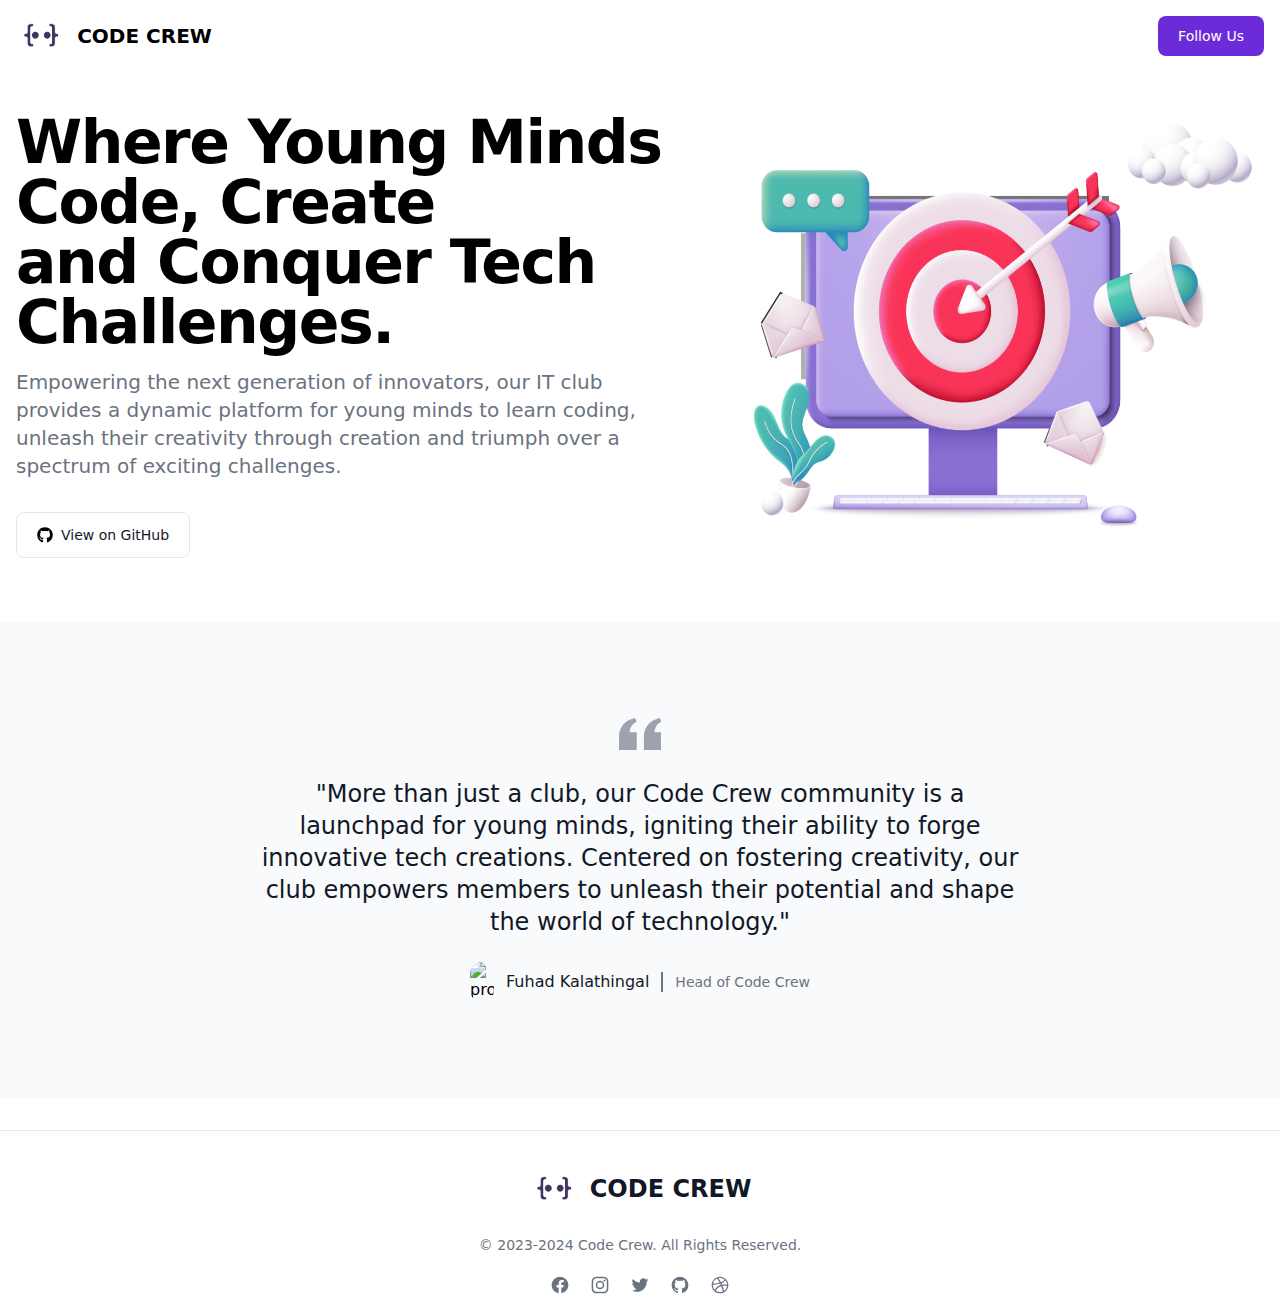
==== index.html @ 861903dc "initial update" ====
<!DOCTYPE html>
 <html lang="en">
<head>
    <link rel="canonical" href="https://https://demo.themesberg.com/landwind/" />
    <meta charset="UTF-8">
    <meta http-equiv="X-UA-Compatible" content="IE=edge">
    <meta name="viewport" content="width=device-width, initial-scale=1.0">
    <title>Code Crew</title>

    <!-- Meta SEO -->
    <meta name="title" content="Landwind - Tailwind CSS Landing Page">
    <meta name="description" content="Code Crew an IT club started by Qadisiya School to unleash student's potentials">
    <meta name="robots" content="index, follow">
    <meta http-equiv="Content-Type" content="text/html; charset=utf-8">
    <meta name="language" content="English">
    <meta name="author" content="Code Crew">

    <!-- Social media share -->
    <meta property="og:title" content="Code Crew">
    <meta property="og:site_name" content="Code Crew">
    <meta property="og:url" content=https://https://demo.themesberg.com/landwind/>
    <meta property="og:description" content="Code Crew an IT club started by Qadisiya School to unleash student's potentials">
    <meta property="og:type" content="Education">
    <meta property="og:image" content=https://themesberg.s3.us-east-2.amazonaws.com/public/github/landwind/og-image.png>

    <!-- Favicon -->
    <link rel="icon" type="image/png" href="/logo.png">
    <link rel="manifest" href="/site.webmanifest">
    <meta name="msapplication-TileColor" content="#da532c">
    <meta name="theme-color" content="#ffffff">
    <link href="./output.css" rel="stylesheet">
    <script async defer src="https://buttons.github.io/buttons.js"></script>
</head>
<body>
    <header class="fixed w-full">
        <nav class="bg-white border-gray-200 py-2.5 dark:bg-gray-900">
            <div class="flex flex-wrap items-center justify-between max-w-screen-xl px-4 mx-auto">
                <a href="#" class="flex items-center">
                    <img src="/logo.png" class="h-6 mr-3 sm:h-9" alt="Code Crew Logo" />
                    <span class="self-center text-xl font-semibold whitespace-nowrap dark:text-white">CODE CREW</span>
                </a>
                <div class="flex items-center lg:order-2">
                    <!--<div class="hidden mt-2 mr-4 sm:inline-block">
                        <a class="github-button" href="https://github.com/themesberg/landwind" data-size="large" data-icon="octicon-star" data-show-count="true" aria-label="Star themesberg/landwind on GitHub">Star</a>
                    </div>-->
                    <!-- <a href="#" class="text-gray-800 dark:text-white hover:bg-gray-50 focus:ring-4 focus:ring-gray-300 font-medium rounded-lg text-sm px-4 lg:px-5 py-2 lg:py-2.5 sm:mr-2 dark:hover:bg-gray-700 focus:outline-none dark:focus:ring-gray-800">Log in</a> -->
                    <a href="https://themesberg.com/product/tailwind-css/landing-page" class="text-white bg-purple-700 hover:bg-purple-800 focus:ring-4 focus:ring-purple-300 font-medium rounded-lg text-sm px-4 lg:px-5 py-2 lg:py-2.5 sm:mr-2 lg:mr-0 dark:bg-purple-600 dark:hover:bg-purple-700 focus:outline-none dark:focus:ring-purple-800">Follow Us</a>
                </div>
            </div>
        </nav>
    </header>

    <!-- Start block -->
    <section class="bg-white dark:bg-gray-900">
        <div class="grid max-w-screen-xl px-4 pt-20 pb-8 mx-auto lg:gap-8 xl:gap-0 lg:py-16 lg:grid-cols-12 lg:pt-28">
            <div class="mr-auto place-self-center lg:col-span-7">
                <h1 class="max-w-2xl mb-4 text-4xl font-extrabold leading-none tracking-tight md:text-5xl xl:text-6xl dark:text-white">Where Young Minds Code, Create <br>and Conquer Tech Challenges.</h1>
                <p class="max-w-2xl mb-6 font-light text-gray-500 lg:mb-8 md:text-lg lg:text-xl dark:text-gray-400">Empowering the next generation of innovators, our IT club provides a dynamic platform for young minds to learn coding, unleash their creativity through creation and triumph over a spectrum of exciting challenges.</p>
                <div class="space-y-4 sm:flex sm:space-y-0 sm:space-x-4">
                    <a href="https://github.com/themesberg/landwind" class="inline-flex items-center justify-center w-full px-5 py-3 text-sm font-medium text-center text-gray-900 border border-gray-200 rounded-lg sm:w-auto hover:bg-gray-100 focus:ring-4 focus:ring-gray-100 dark:text-white dark:border-gray-700 dark:hover:bg-gray-700 dark:focus:ring-gray-800">
                        <svg class="w-4 h-4 mr-2 text-gray-500 dark:text-gray-400" xmlns="http://www.w3.org/2000/svg" viewBox="0 0 496 512"><!-- Font Awesome Pro 5.15.4 by @fontawesome - https://fontawesome.com License - https://fontawesome.com/license (Commercial License) --><path d="M165.9 397.4c0 2-2.3 3.6-5.2 3.6-3.3.3-5.6-1.3-5.6-3.6 0-2 2.3-3.6 5.2-3.6 3-.3 5.6 1.3 5.6 3.6zm-31.1-4.5c-.7 2 1.3 4.3 4.3 4.9 2.6 1 5.6 0 6.2-2s-1.3-4.3-4.3-5.2c-2.6-.7-5.5.3-6.2 2.3zm44.2-1.7c-2.9.7-4.9 2.6-4.6 4.9.3 2 2.9 3.3 5.9 2.6 2.9-.7 4.9-2.6 4.6-4.6-.3-1.9-3-3.2-5.9-2.9zM244.8 8C106.1 8 0 113.3 0 252c0 110.9 69.8 205.8 169.5 239.2 12.8 2.3 17.3-5.6 17.3-12.1 0-6.2-.3-40.4-.3-61.4 0 0-70 15-84.7-29.8 0 0-11.4-29.1-27.8-36.6 0 0-22.9-15.7 1.6-15.4 0 0 24.9 2 38.6 25.8 21.9 38.6 58.6 27.5 72.9 20.9 2.3-16 8.8-27.1 16-33.7-55.9-6.2-112.3-14.3-112.3-110.5 0-27.5 7.6-41.3 23.6-58.9-2.6-6.5-11.1-33.3 2.6-67.9 20.9-6.5 69 27 69 27 20-5.6 41.5-8.5 62.8-8.5s42.8 2.9 62.8 8.5c0 0 48.1-33.6 69-27 13.7 34.7 5.2 61.4 2.6 67.9 16 17.7 25.8 31.5 25.8 58.9 0 96.5-58.9 104.2-114.8 110.5 9.2 7.9 17 22.9 17 46.4 0 33.7-.3 75.4-.3 83.6 0 6.5 4.6 14.4 17.3 12.1C428.2 457.8 496 362.9 496 252 496 113.3 383.5 8 244.8 8zM97.2 352.9c-1.3 1-1 3.3.7 5.2 1.6 1.6 3.9 2.3 5.2 1 1.3-1 1-3.3-.7-5.2-1.6-1.6-3.9-2.3-5.2-1zm-10.8-8.1c-.7 1.3.3 2.9 2.3 3.9 1.6 1 3.6.7 4.3-.7.7-1.3-.3-2.9-2.3-3.9-2-.6-3.6-.3-4.3.7zm32.4 35.6c-1.6 1.3-1 4.3 1.3 6.2 2.3 2.3 5.2 2.6 6.5 1 1.3-1.3.7-4.3-1.3-6.2-2.2-2.3-5.2-2.6-6.5-1zm-11.4-14.7c-1.6 1-1.6 3.6 0 5.9 1.6 2.3 4.3 3.3 5.6 2.3 1.6-1.3 1.6-3.9 0-6.2-1.4-2.3-4-3.3-5.6-2z"/></svg> View on GitHub
                    </a> 
                    <!--<a href="https://www.figma.com/community/file/1125744163617429490" class="inline-flex items-center justify-center w-full px-5 py-3 mb-2 mr-2 text-sm font-medium text-gray-900 bg-white border border-gray-200 rounded-lg sm:w-auto focus:outline-none hover:bg-gray-100 hover:text-blue-700 focus:z-10 focus:ring-4 focus:ring-gray-200 dark:focus:ring-gray-700 dark:bg-gray-800 dark:text-gray-400 dark:border-gray-600 dark:hover:text-white dark:hover:bg-gray-700">
                        <svg class="w-4 h-4 mr-2" id="Layer_1" xmlns="http://www.w3.org/2000/svg" viewBox="0 0 200 300" width="1667" height="2500"><style type="text/css">.st0{fill:#0acf83}.st1{fill:#a259ff}.st2{fill:#f24e1e}.st3{fill:#ff7262}.st4{fill:#1abcfe}</style><title>Figma.logo</title><desc>Created using Figma</desc><path id="path0_fill" class="st0" d="M50 300c27.6 0 50-22.4 50-50v-50H50c-27.6 0-50 22.4-50 50s22.4 50 50 50z"/><path id="path1_fill" class="st1" d="M0 150c0-27.6 22.4-50 50-50h50v100H50c-27.6 0-50-22.4-50-50z"/><path id="path1_fill_1_" class="st2" d="M0 50C0 22.4 22.4 0 50 0h50v100H50C22.4 100 0 77.6 0 50z"/><path id="path2_fill" class="st3" d="M100 0h50c27.6 0 50 22.4 50 50s-22.4 50-50 50h-50V0z"/><path id="path3_fill" class="st4" d="M200 150c0 27.6-22.4 50-50 50s-50-22.4-50-50 22.4-50 50-50 50 22.4 50 50z"/></svg>View on LinkedIn
                    </a>-->
                </div>
            </div>
            <div class="hidden lg:mt-0 lg:col-span-5 lg:flex">
                <img src="./images/hero.png" alt="hero image">
            </div>                
        </div>
    </section>
    <!-- End block -->
    <!-- Start block -->
    <section class="bg-gray-50 dark:bg-gray-800">
        <div class="max-w-screen-xl px-4 py-8 mx-auto text-center lg:py-24 lg:px-6">
            <figure class="max-w-screen-md mx-auto">
                <svg class="h-12 mx-auto mb-3 text-gray-400 dark:text-gray-600" viewBox="0 0 24 27" fill="none" xmlns="http://www.w3.org/2000/svg">
                    <path d="M14.017 18L14.017 10.609C14.017 4.905 17.748 1.039 23 0L23.995 2.151C21.563 3.068 20 5.789 20 8H24V18H14.017ZM0 18V10.609C0 4.905 3.748 1.038 9 0L9.996 2.151C7.563 3.068 6 5.789 6 8H9.983L9.983 18L0 18Z" fill="currentColor"/>
                </svg> 
                <blockquote>
                    <p class="text-xl font-medium text-gray-900 md:text-2xl dark:text-white">"More than just a club, our Code Crew community is a launchpad for young minds, igniting their ability to forge innovative tech creations. Centered on fostering creativity, our club empowers members to unleash their potential and shape the world of technology."</p>
                </blockquote>
                <figcaption class="flex items-center justify-center mt-6 space-x-3">
                    <img class="w-6 h-6 rounded-full" src="https://media.licdn.com/dms/image/D5603AQFsVJPFxDX2NQ/profile-displayphoto-shrink_800_800/0/1684233674408?e=2147483647&v=beta&t=GtrTn8X9ndcA4NSSjdriAwplFq_eESup-FooMJSS_U4" alt="profile picture">
                    <div class="flex items-center divide-x-2 divide-gray-500 dark:divide-gray-700">
                        <div class="pr-3 font-medium text-gray-900 dark:text-white">Fuhad Kalathingal</div>
                        <div class="pl-3 text-sm font-light text-gray-500 dark:text-gray-400">Head of Code Crew</div>
                    </div>
                </figcaption>
            </figure>
        </div>
      </section>
    <!-- End block -->
    <!-- Start block 
    <section class="bg-white dark:bg-gray-900">
        <div class="max-w-screen-xl px-4 pb-8 mx-auto lg:pb-24 lg:px-6 ">
            <h2 class="mb-6 text-3xl font-extrabold tracking-tight text-center text-gray-900 lg:mb-8 lg:text-3xl dark:text-white">Frequently asked questions</h2>
            <div class="max-w-screen-md mx-auto">
                <div id="accordion-flush" data-accordion="collapse" data-active-classes="bg-white dark:bg-gray-900 text-gray-900 dark:text-white" data-inactive-classes="text-gray-500 dark:text-gray-400">
                    <h3 id="accordion-flush-heading-1">
                        <button type="button" class="flex items-center justify-between w-full py-5 font-medium text-left text-gray-900 bg-white border-b border-gray-200 dark:border-gray-700 dark:bg-gray-900 dark:text-white" data-accordion-target="#accordion-flush-body-1" aria-expanded="true" aria-controls="accordion-flush-body-1">
                            <span>Can I use Landwind in open-source projects?</span>
                            <svg data-accordion-icon="" class="w-6 h-6 rotate-180 shrink-0" fill="currentColor" viewBox="0 0 20 20" xmlns="http://www.w3.org/2000/svg"><path fill-rule="evenodd" d="M5.293 7.293a1 1 0 011.414 0L10 10.586l3.293-3.293a1 1 0 111.414 1.414l-4 4a1 1 0 01-1.414 0l-4-4a1 1 0 010-1.414z" clip-rule="evenodd"></path></svg>
                        </button>
                    </h3>
                    <div id="accordion-flush-body-1" class="" aria-labelledby="accordion-flush-heading-1">
                        <div class="py-5 border-b border-gray-200 dark:border-gray-700">
                            <p class="mb-2 text-gray-500 dark:text-gray-400">Landwind is an open-source library of interactive components built on top of Tailwind CSS including buttons, dropdowns, modals, navbars, and more.</p>
                            <p class="text-gray-500 dark:text-gray-400">Check out this guide to learn how to <a href="#" class="text-purple-600 dark:text-purple-500 hover:underline">get started</a> and start developing websites even faster with components on top of Tailwind CSS.</p>
                        </div>
                    </div>
                    <h3 id="accordion-flush-heading-2">
                        <button type="button" class="flex items-center justify-between w-full py-5 font-medium text-left text-gray-500 border-b border-gray-200 dark:border-gray-700 dark:text-gray-400" data-accordion-target="#accordion-flush-body-2" aria-expanded="false" aria-controls="accordion-flush-body-2">
                            <span>Is there a Figma file available?</span>
                            <svg data-accordion-icon="" class="w-6 h-6 shrink-0" fill="currentColor" viewBox="0 0 20 20" xmlns="http://www.w3.org/2000/svg"><path fill-rule="evenodd" d="M5.293 7.293a1 1 0 011.414 0L10 10.586l3.293-3.293a1 1 0 111.414 1.414l-4 4a1 1 0 01-1.414 0l-4-4a1 1 0 010-1.414z" clip-rule="evenodd"></path></svg>
                        </button>
                    </h3>
                    <div id="accordion-flush-body-2" class="hidden" aria-labelledby="accordion-flush-heading-2">
                        <div class="py-5 border-b border-gray-200 dark:border-gray-700">
                            <p class="mb-2 text-gray-500 dark:text-gray-400">Landwind is first conceptualized and designed using the Figma software so everything you see in the library has a design equivalent in our Figma file.</p>
                            <p class="text-gray-500 dark:text-gray-400">Check out the <a href="#" class="text-purple-600 dark:text-purple-500 hover:underline">Figma design system</a> based on the utility classes from Tailwind CSS and components from Landwind.</p>
                        </div>
                    </div>
                    <h3 id="accordion-flush-heading-3">
                        <button type="button" class="flex items-center justify-between w-full py-5 font-medium text-left text-gray-500 border-b border-gray-200 dark:border-gray-700 dark:text-gray-400" data-accordion-target="#accordion-flush-body-3" aria-expanded="false" aria-controls="accordion-flush-body-3">
                            <span>What are the differences between Landwind and Tailwind UI?</span>
                            <svg data-accordion-icon="" class="w-6 h-6 shrink-0" fill="currentColor" viewBox="0 0 20 20" xmlns="http://www.w3.org/2000/svg"><path fill-rule="evenodd" d="M5.293 7.293a1 1 0 011.414 0L10 10.586l3.293-3.293a1 1 0 111.414 1.414l-4 4a1 1 0 01-1.414 0l-4-4a1 1 0 010-1.414z" clip-rule="evenodd"></path></svg>
                        </button>
                    </h3>
                    <div id="accordion-flush-body-3" class="hidden" aria-labelledby="accordion-flush-heading-3">
                        <div class="py-5 border-b border-gray-200 dark:border-gray-700">
                            <p class="mb-2 text-gray-500 dark:text-gray-400">The main difference is that the core components from Landwind are open source under the MIT license, whereas Tailwind UI is a paid product. Another difference is that Landwind relies on smaller and standalone components, whereas Tailwind UI offers sections of pages.</p>
                            <p class="mb-2 text-gray-500 dark:text-gray-400">However, we actually recommend using both Landwind, Landwind Pro, and even Tailwind UI as there is no technical reason stopping you from using the best of two worlds.</p>
                            <p class="mb-2 text-gray-500 dark:text-gray-400">Learn more about these technologies:</p>
                            <ul class="pl-5 text-gray-500 list-disc dark:text-gray-400">
                                <li><a href="#" class="text-purple-600 dark:text-purple-500 hover:underline">Landwind Pro</a></li>
                                <li><a href="#" class="text-purple-600 dark:text-purple-500 hover:underline">Tailwind UI</a></li>
                            </ul>
                        </div>
                    </div>
                    <h3 id="accordion-flush-heading-4">
                        <button type="button" class="flex items-center justify-between w-full py-5 font-medium text-left text-gray-500 border-b border-gray-200 dark:border-gray-700 dark:text-gray-400" data-accordion-target="#accordion-flush-body-4" aria-expanded="false" aria-controls="accordion-flush-body-4">
                            <span>What about browser support?</span>
                            <svg data-accordion-icon="" class="w-6 h-6 shrink-0" fill="currentColor" viewBox="0 0 20 20" xmlns="http://www.w3.org/2000/svg"><path fill-rule="evenodd" d="M5.293 7.293a1 1 0 011.414 0L10 10.586l3.293-3.293a1 1 0 111.414 1.414l-4 4a1 1 0 01-1.414 0l-4-4a1 1 0 010-1.414z" clip-rule="evenodd"></path></svg>
                        </button>
                    </h3>
                    <div id="accordion-flush-body-4" class="hidden" aria-labelledby="accordion-flush-heading-4">
                        <div class="py-5 border-b border-gray-200 dark:border-gray-700">
                            <p class="mb-2 text-gray-500 dark:text-gray-400">The main difference is that the core components from Landwind are open source under the MIT license, whereas Tailwind UI is a paid product. Another difference is that Landwind relies on smaller and standalone components, whereas Tailwind UI offers sections of pages.</p>
                            <p class="mb-2 text-gray-500 dark:text-gray-400">However, we actually recommend using both Landwind, Landwind Pro, and even Tailwind UI as there is no technical reason stopping you from using the best of two worlds.</p>
                            <p class="mb-2 text-gray-500 dark:text-gray-400">Learn more about these technologies:</p>
                            <ul class="pl-5 text-gray-500 list-disc dark:text-gray-400">
                                <li><a href="#" class="text-purple-600 dark:text-purple-500 hover:underline">Landwind Pro</a></li>
                                <li><a href="#" class="text-purple-600 dark:text-purple-500 hover:underline">Tailwind UI</a></li>
                            </ul>
                        </div>
                    </div>
                </div> 
            </div>               
        </div>
    </section>
     End block -->
    <footer class="bg-white dark:bg-gray-800">
            <hr class="my-6 border-gray-200 sm:mx-auto dark:border-gray-700 lg:my-8">
            <div class="text-center">
                <a href="#" class="flex items-center justify-center mb-5 text-2xl font-semibold text-gray-900 dark:text-white">
                    <img src="/logo.png" class="h-6 mr-3 sm:h-9" alt="Code Crew Logo" />
                    CODE CREW  
                </a>
                <span class="block text-sm text-center text-gray-500 dark:text-gray-400">© 2023-2024 Code Crew. All Rights Reserved.</a>
                </span>
                <ul class="flex justify-center mt-5 space-x-5">
                    <li>
                        <a href="#" class="text-gray-500 hover:text-gray-900 dark:hover:text-white dark:text-gray-400">
                            <svg class="w-5 h-5" fill="currentColor" viewBox="0 0 24 24" aria-hidden="true"><path fill-rule="evenodd" d="M22 12c0-5.523-4.477-10-10-10S2 6.477 2 12c0 4.991 3.657 9.128 8.438 9.878v-6.987h-2.54V12h2.54V9.797c0-2.506 1.492-3.89 3.777-3.89 1.094 0 2.238.195 2.238.195v2.46h-1.26c-1.243 0-1.63.771-1.63 1.562V12h2.773l-.443 2.89h-2.33v6.988C18.343 21.128 22 16.991 22 12z" clip-rule="evenodd" /></svg>
                        </a>
                    </li>
                    <li>
                        <a href="#" class="text-gray-500 hover:text-gray-900 dark:hover:text-white dark:text-gray-400">
                            <svg class="w-5 h-5" fill="currentColor" viewBox="0 0 24 24" aria-hidden="true"><path fill-rule="evenodd" d="M12.315 2c2.43 0 2.784.013 3.808.06 1.064.049 1.791.218 2.427.465a4.902 4.902 0 011.772 1.153 4.902 4.902 0 011.153 1.772c.247.636.416 1.363.465 2.427.048 1.067.06 1.407.06 4.123v.08c0 2.643-.012 2.987-.06 4.043-.049 1.064-.218 1.791-.465 2.427a4.902 4.902 0 01-1.153 1.772 4.902 4.902 0 01-1.772 1.153c-.636.247-1.363.416-2.427.465-1.067.048-1.407.06-4.123.06h-.08c-2.643 0-2.987-.012-4.043-.06-1.064-.049-1.791-.218-2.427-.465a4.902 4.902 0 01-1.772-1.153 4.902 4.902 0 01-1.153-1.772c-.247-.636-.416-1.363-.465-2.427-.047-1.024-.06-1.379-.06-3.808v-.63c0-2.43.013-2.784.06-3.808.049-1.064.218-1.791.465-2.427a4.902 4.902 0 011.153-1.772A4.902 4.902 0 015.45 2.525c.636-.247 1.363-.416 2.427-.465C8.901 2.013 9.256 2 11.685 2h.63zm-.081 1.802h-.468c-2.456 0-2.784.011-3.807.058-.975.045-1.504.207-1.857.344-.467.182-.8.398-1.15.748-.35.35-.566.683-.748 1.15-.137.353-.3.882-.344 1.857-.047 1.023-.058 1.351-.058 3.807v.468c0 2.456.011 2.784.058 3.807.045.975.207 1.504.344 1.857.182.466.399.8.748 1.15.35.35.683.566 1.15.748.353.137.882.3 1.857.344 1.054.048 1.37.058 4.041.058h.08c2.597 0 2.917-.01 3.96-.058.976-.045 1.505-.207 1.858-.344.466-.182.8-.398 1.15-.748.35-.35.566-.683.748-1.15.137-.353.3-.882.344-1.857.048-1.055.058-1.37.058-4.041v-.08c0-2.597-.01-2.917-.058-3.96-.045-.976-.207-1.505-.344-1.858a3.097 3.097 0 00-.748-1.15 3.098 3.098 0 00-1.15-.748c-.353-.137-.882-.3-1.857-.344-1.023-.047-1.351-.058-3.807-.058zM12 6.865a5.135 5.135 0 110 10.27 5.135 5.135 0 010-10.27zm0 1.802a3.333 3.333 0 100 6.666 3.333 3.333 0 000-6.666zm5.338-3.205a1.2 1.2 0 110 2.4 1.2 1.2 0 010-2.4z" clip-rule="evenodd" /></svg>
                        </a>
                    </li>
                    <li>
                        <a href="#" class="text-gray-500 hover:text-gray-900 dark:hover:text-white dark:text-gray-400">
                            <svg class="w-5 h-5" fill="currentColor" viewBox="0 0 24 24" aria-hidden="true"><path d="M8.29 20.251c7.547 0 11.675-6.253 11.675-11.675 0-.178 0-.355-.012-.53A8.348 8.348 0 0022 5.92a8.19 8.19 0 01-2.357.646 4.118 4.118 0 001.804-2.27 8.224 8.224 0 01-2.605.996 4.107 4.107 0 00-6.993 3.743 11.65 11.65 0 01-8.457-4.287 4.106 4.106 0 001.27 5.477A4.072 4.072 0 012.8 9.713v.052a4.105 4.105 0 003.292 4.022 4.095 4.095 0 01-1.853.07 4.108 4.108 0 003.834 2.85A8.233 8.233 0 012 18.407a11.616 11.616 0 006.29 1.84" /></svg>
                        </a>
                    </li>
                    <li>
                        <a href="#" class="text-gray-500 hover:text-gray-900 dark:hover:text-white dark:text-gray-400">
                            <svg class="w-5 h-5" fill="currentColor" viewBox="0 0 24 24" aria-hidden="true"><path fill-rule="evenodd" d="M12 2C6.477 2 2 6.484 2 12.017c0 4.425 2.865 8.18 6.839 9.504.5.092.682-.217.682-.483 0-.237-.008-.868-.013-1.703-2.782.605-3.369-1.343-3.369-1.343-.454-1.158-1.11-1.466-1.11-1.466-.908-.62.069-.608.069-.608 1.003.07 1.531 1.032 1.531 1.032.892 1.53 2.341 1.088 2.91.832.092-.647.35-1.088.636-1.338-2.22-.253-4.555-1.113-4.555-4.951 0-1.093.39-1.988 1.029-2.688-.103-.253-.446-1.272.098-2.65 0 0 .84-.27 2.75 1.026A9.564 9.564 0 0112 6.844c.85.004 1.705.115 2.504.337 1.909-1.296 2.747-1.027 2.747-1.027.546 1.379.202 2.398.1 2.651.64.7 1.028 1.595 1.028 2.688 0 3.848-2.339 4.695-4.566 4.943.359.309.678.92.678 1.855 0 1.338-.012 2.419-.012 2.747 0 .268.18.58.688.482A10.019 10.019 0 0022 12.017C22 6.484 17.522 2 12 2z" clip-rule="evenodd" /></svg>
                        </a>
                    </li>
                    <li>
                        <a href="#" class="text-gray-500 hover:text-gray-900 dark:hover:text-white dark:text-gray-400">
                            <svg class="w-5 h-5" fill="currentColor" viewBox="0 0 24 24" aria-hidden="true"><path fill-rule="evenodd" d="M12 2C6.48 2 2 6.48 2 12s4.48 10 10 10c5.51 0 10-4.48 10-10S17.51 2 12 2zm6.605 4.61a8.502 8.502 0 011.93 5.314c-.281-.054-3.101-.629-5.943-.271-.065-.141-.12-.293-.184-.445a25.416 25.416 0 00-.564-1.236c3.145-1.28 4.577-3.124 4.761-3.362zM12 3.475c2.17 0 4.154.813 5.662 2.148-.152.216-1.443 1.941-4.48 3.08-1.399-2.57-2.95-4.675-3.189-5A8.687 8.687 0 0112 3.475zm-3.633.803a53.896 53.896 0 013.167 4.935c-3.992 1.063-7.517 1.04-7.896 1.04a8.581 8.581 0 014.729-5.975zM3.453 12.01v-.26c.37.01 4.512.065 8.775-1.215.25.477.477.965.694 1.453-.109.033-.228.065-.336.098-4.404 1.42-6.747 5.303-6.942 5.629a8.522 8.522 0 01-2.19-5.705zM12 20.547a8.482 8.482 0 01-5.239-1.8c.152-.315 1.888-3.656 6.703-5.337.022-.01.033-.01.054-.022a35.318 35.318 0 011.823 6.475 8.4 8.4 0 01-3.341.684zm4.761-1.465c-.086-.52-.542-3.015-1.659-6.084 2.679-.423 5.022.271 5.314.369a8.468 8.468 0 01-3.655 5.715z" clip-rule="evenodd" /></svg>
                        </a>
                    </li>
                </ul>
            </div>
        </div>
    </footer>
    <script src="https://unpkg.com/flowbite@1.4.1/dist/flowbite.js"></script>
</body>
</html>
---- output.css ----
/*
! tailwindcss v3.1.4 | MIT License | https://tailwindcss.com
*/

/*
1. Prevent padding and border from affecting element width. (https://github.com/mozdevs/cssremedy/issues/4)
2. Allow adding a border to an element by just adding a border-width. (https://github.com/tailwindcss/tailwindcss/pull/116)
*/

*,
::before,
::after {
  box-sizing: border-box;
  /* 1 */
  border-width: 0;
  /* 2 */
  border-style: solid;
  /* 2 */
  border-color: #E5E7EB;
  /* 2 */
}

::before,
::after {
  --tw-content: '';
}

/*
1. Use a consistent sensible line-height in all browsers.
2. Prevent adjustments of font size after orientation changes in iOS.
3. Use a more readable tab size.
4. Use the user's configured `sans` font-family by default.
*/

html {
  line-height: 1.5;
  /* 1 */
  -webkit-text-size-adjust: 100%;
  /* 2 */
  -moz-tab-size: 4;
  /* 3 */
  -o-tab-size: 4;
     tab-size: 4;
  /* 3 */
  font-family: ui-sans-serif, system-ui, -apple-system, BlinkMacSystemFont, "Segoe UI", Roboto, "Helvetica Neue", Arial, "Noto Sans", sans-serif, "Apple Color Emoji", "Segoe UI Emoji", "Segoe UI Symbol", "Noto Color Emoji";
  /* 4 */
}

/*
1. Remove the margin in all browsers.
2. Inherit line-height from `html` so users can set them as a class directly on the `html` element.
*/

body {
  margin: 0;
  /* 1 */
  line-height: inherit;
  /* 2 */
}

/*
1. Add the correct height in Firefox.
2. Correct the inheritance of border color in Firefox. (https://bugzilla.mozilla.org/show_bug.cgi?id=190655)
3. Ensure horizontal rules are visible by default.
*/

hr {
  height: 0;
  /* 1 */
  color: inherit;
  /* 2 */
  border-top-width: 1px;
  /* 3 */
}

/*
Add the correct text decoration in Chrome, Edge, and Safari.
*/

abbr:where([title]) {
  -webkit-text-decoration: underline dotted;
          text-decoration: underline dotted;
}

/*
Remove the default font size and weight for headings.
*/

h1,
h2,
h3,
h4,
h5,
h6 {
  font-size: inherit;
  font-weight: inherit;
}

/*
Reset links to optimize for opt-in styling instead of opt-out.
*/

a {
  color: inherit;
  text-decoration: inherit;
}

/*
Add the correct font weight in Edge and Safari.
*/

b,
strong {
  font-weight: bolder;
}

/*
1. Use the user's configured `mono` font family by default.
2. Correct the odd `em` font sizing in all browsers.
*/

code,
kbd,
samp,
pre {
  font-family: ui-monospace, SFMono-Regular, Menlo, Monaco, Consolas, "Liberation Mono", "Courier New", monospace;
  /* 1 */
  font-size: 1em;
  /* 2 */
}

/*
Add the correct font size in all browsers.
*/

small {
  font-size: 80%;
}

/*
Prevent `sub` and `sup` elements from affecting the line height in all browsers.
*/

sub,
sup {
  font-size: 75%;
  line-height: 0;
  position: relative;
  vertical-align: baseline;
}

sub {
  bottom: -0.25em;
}

sup {
  top: -0.5em;
}

/*
1. Remove text indentation from table contents in Chrome and Safari. (https://bugs.chromium.org/p/chromium/issues/detail?id=999088, https://bugs.webkit.org/show_bug.cgi?id=201297)
2. Correct table border color inheritance in all Chrome and Safari. (https://bugs.chromium.org/p/chromium/issues/detail?id=935729, https://bugs.webkit.org/show_bug.cgi?id=195016)
3. Remove gaps between table borders by default.
*/

table {
  text-indent: 0;
  /* 1 */
  border-color: inherit;
  /* 2 */
  border-collapse: collapse;
  /* 3 */
}

/*
1. Change the font styles in all browsers.
2. Remove the margin in Firefox and Safari.
3. Remove default padding in all browsers.
*/

button,
input,
optgroup,
select,
textarea {
  font-family: inherit;
  /* 1 */
  font-size: 100%;
  /* 1 */
  font-weight: inherit;
  /* 1 */
  line-height: inherit;
  /* 1 */
  color: inherit;
  /* 1 */
  margin: 0;
  /* 2 */
  padding: 0;
  /* 3 */
}

/*
Remove the inheritance of text transform in Edge and Firefox.
*/

button,
select {
  text-transform: none;
}

/*
1. Correct the inability to style clickable types in iOS and Safari.
2. Remove default button styles.
*/

button,
[type='button'],
[type='reset'],
[type='submit'] {
  -webkit-appearance: button;
  /* 1 */
  background-color: transparent;
  /* 2 */
  background-image: none;
  /* 2 */
}

/*
Use the modern Firefox focus style for all focusable elements.
*/

:-moz-focusring {
  outline: auto;
}

/*
Remove the additional `:invalid` styles in Firefox. (https://github.com/mozilla/gecko-dev/blob/2f9eacd9d3d995c937b4251a5557d95d494c9be1/layout/style/res/forms.css#L728-L737)
*/

:-moz-ui-invalid {
  box-shadow: none;
}

/*
Add the correct vertical alignment in Chrome and Firefox.
*/

progress {
  vertical-align: baseline;
}

/*
Correct the cursor style of increment and decrement buttons in Safari.
*/

::-webkit-inner-spin-button,
::-webkit-outer-spin-button {
  height: auto;
}

/*
1. Correct the odd appearance in Chrome and Safari.
2. Correct the outline style in Safari.
*/

[type='search'] {
  -webkit-appearance: textfield;
  /* 1 */
  outline-offset: -2px;
  /* 2 */
}

/*
Remove the inner padding in Chrome and Safari on macOS.
*/

::-webkit-search-decoration {
  -webkit-appearance: none;
}

/*
1. Correct the inability to style clickable types in iOS and Safari.
2. Change font properties to `inherit` in Safari.
*/

::-webkit-file-upload-button {
  -webkit-appearance: button;
  /* 1 */
  font: inherit;
  /* 2 */
}

/*
Add the correct display in Chrome and Safari.
*/

summary {
  display: list-item;
}

/*
Removes the default spacing and border for appropriate elements.
*/

blockquote,
dl,
dd,
h1,
h2,
h3,
h4,
h5,
h6,
hr,
figure,
p,
pre {
  margin: 0;
}

fieldset {
  margin: 0;
  padding: 0;
}

legend {
  padding: 0;
}

ol,
ul,
menu {
  list-style: none;
  margin: 0;
  padding: 0;
}

/*
Prevent resizing textareas horizontally by default.
*/

textarea {
  resize: vertical;
}

/*
1. Reset the default placeholder opacity in Firefox. (https://github.com/tailwindlabs/tailwindcss/issues/3300)
2. Set the default placeholder color to the user's configured gray 400 color.
*/

input::-moz-placeholder, textarea::-moz-placeholder {
  opacity: 1;
  /* 1 */
  color: #9CA3AF;
  /* 2 */
}

input:-ms-input-placeholder, textarea:-ms-input-placeholder {
  opacity: 1;
  /* 1 */
  color: #9CA3AF;
  /* 2 */
}

input::placeholder,
textarea::placeholder {
  opacity: 1;
  /* 1 */
  color: #9CA3AF;
  /* 2 */
}

/*
Set the default cursor for buttons.
*/

button,
[role="button"] {
  cursor: pointer;
}

/*
Make sure disabled buttons don't get the pointer cursor.
*/

:disabled {
  cursor: default;
}

/*
1. Make replaced elements `display: block` by default. (https://github.com/mozdevs/cssremedy/issues/14)
2. Add `vertical-align: middle` to align replaced elements more sensibly by default. (https://github.com/jensimmons/cssremedy/issues/14#issuecomment-634934210)
   This can trigger a poorly considered lint error in some tools but is included by design.
*/

img,
svg,
video,
canvas,
audio,
iframe,
embed,
object {
  display: block;
  /* 1 */
  vertical-align: middle;
  /* 2 */
}

/*
Constrain images and videos to the parent width and preserve their intrinsic aspect ratio. (https://github.com/mozdevs/cssremedy/issues/14)
*/

img,
video {
  max-width: 100%;
  height: auto;
}

[type='text'],[type='email'],[type='url'],[type='password'],[type='number'],[type='date'],[type='datetime-local'],[type='month'],[type='search'],[type='tel'],[type='time'],[type='week'],[multiple],textarea,select {
  -webkit-appearance: none;
     -moz-appearance: none;
          appearance: none;
  background-color: #fff;
  border-color: #6B7280;
  border-width: 1px;
  border-radius: 0px;
  padding-top: 0.5rem;
  padding-right: 0.75rem;
  padding-bottom: 0.5rem;
  padding-left: 0.75rem;
  font-size: 1rem;
  line-height: 1.5rem;
  --tw-shadow: 0 0 #0000;
}

[type='text']:focus, [type='email']:focus, [type='url']:focus, [type='password']:focus, [type='number']:focus, [type='date']:focus, [type='datetime-local']:focus, [type='month']:focus, [type='search']:focus, [type='tel']:focus, [type='time']:focus, [type='week']:focus, [multiple]:focus, textarea:focus, select:focus {
  outline: 2px solid transparent;
  outline-offset: 2px;
  --tw-ring-inset: var(--tw-empty,/*!*/ /*!*/);
  --tw-ring-offset-width: 0px;
  --tw-ring-offset-color: #fff;
  --tw-ring-color: #1C64F2;
  --tw-ring-offset-shadow: var(--tw-ring-inset) 0 0 0 var(--tw-ring-offset-width) var(--tw-ring-offset-color);
  --tw-ring-shadow: var(--tw-ring-inset) 0 0 0 calc(1px + var(--tw-ring-offset-width)) var(--tw-ring-color);
  box-shadow: var(--tw-ring-offset-shadow), var(--tw-ring-shadow), var(--tw-shadow);
  border-color: #1C64F2;
}

input::-moz-placeholder, textarea::-moz-placeholder {
  color: #6B7280;
  opacity: 1;
}

input:-ms-input-placeholder, textarea:-ms-input-placeholder {
  color: #6B7280;
  opacity: 1;
}

input::placeholder,textarea::placeholder {
  color: #6B7280;
  opacity: 1;
}

::-webkit-datetime-edit-fields-wrapper {
  padding: 0;
}

::-webkit-date-and-time-value {
  min-height: 1.5em;
}

select {
  background-image: url("data:image/svg+xml,%3csvg xmlns='http://www.w3.org/2000/svg' fill='none' viewBox='0 0 20 20'%3e%3cpath stroke='%236B7280' stroke-linecap='round' stroke-linejoin='round' stroke-width='1.5' d='M6 8l4 4 4-4'/%3e%3c/svg%3e");
  background-position: right 0.5rem center;
  background-repeat: no-repeat;
  background-size: 1.5em 1.5em;
  padding-right: 2.5rem;
  print-color-adjust: exact;
}

[multiple] {
  background-image: initial;
  background-position: initial;
  background-repeat: unset;
  background-size: initial;
  padding-right: 0.75rem;
  print-color-adjust: unset;
}

[type='checkbox'],[type='radio'] {
  -webkit-appearance: none;
     -moz-appearance: none;
          appearance: none;
  padding: 0;
  print-color-adjust: exact;
  display: inline-block;
  vertical-align: middle;
  background-origin: border-box;
  -webkit-user-select: none;
     -moz-user-select: none;
      -ms-user-select: none;
          user-select: none;
  flex-shrink: 0;
  height: 1rem;
  width: 1rem;
  color: #1C64F2;
  background-color: #fff;
  border-color: #6B7280;
  border-width: 1px;
  --tw-shadow: 0 0 #0000;
}

[type='checkbox'] {
  border-radius: 0px;
}

[type='radio'] {
  border-radius: 100%;
}

[type='checkbox']:focus,[type='radio']:focus {
  outline: 2px solid transparent;
  outline-offset: 2px;
  --tw-ring-inset: var(--tw-empty,/*!*/ /*!*/);
  --tw-ring-offset-width: 2px;
  --tw-ring-offset-color: #fff;
  --tw-ring-color: #1C64F2;
  --tw-ring-offset-shadow: var(--tw-ring-inset) 0 0 0 var(--tw-ring-offset-width) var(--tw-ring-offset-color);
  --tw-ring-shadow: var(--tw-ring-inset) 0 0 0 calc(2px + var(--tw-ring-offset-width)) var(--tw-ring-color);
  box-shadow: var(--tw-ring-offset-shadow), var(--tw-ring-shadow), var(--tw-shadow);
}

[type='checkbox']:checked,[type='radio']:checked,.dark [type='checkbox']:checked,.dark [type='radio']:checked {
  border-color: transparent;
  background-color: currentColor;
  background-size: 100% 100%;
  background-position: center;
  background-repeat: no-repeat;
}

[type='checkbox']:checked {
  background-image: url("data:image/svg+xml,%3csvg viewBox='0 0 16 16' fill='white' xmlns='http://www.w3.org/2000/svg'%3e%3cpath d='M12.207 4.793a1 1 0 010 1.414l-5 5a1 1 0 01-1.414 0l-2-2a1 1 0 011.414-1.414L6.5 9.086l4.293-4.293a1 1 0 011.414 0z'/%3e%3c/svg%3e");
}

[type='radio']:checked {
  background-image: url("data:image/svg+xml,%3csvg viewBox='0 0 16 16' fill='white' xmlns='http://www.w3.org/2000/svg'%3e%3ccircle cx='8' cy='8' r='3'/%3e%3c/svg%3e");
}

[type='checkbox']:indeterminate {
  background-image: url("data:image/svg+xml,%3csvg xmlns='http://www.w3.org/2000/svg' fill='none' viewBox='0 0 16 16'%3e%3cpath stroke='white' stroke-linecap='round' stroke-linejoin='round' stroke-width='2' d='M4 8h8'/%3e%3c/svg%3e");
  border-color: transparent;
  background-color: currentColor;
  background-size: 100% 100%;
  background-position: center;
  background-repeat: no-repeat;
}

[type='checkbox']:indeterminate:hover,[type='checkbox']:indeterminate:focus {
  border-color: transparent;
  background-color: currentColor;
}

[type='file'] {
  background: unset;
  border-color: inherit;
  border-width: 0;
  border-radius: 0;
  padding: 0;
  font-size: unset;
  line-height: inherit;
}

[type='file']:focus {
  outline: 1px auto inherit;
}

input[type=file]::-webkit-file-upload-button {
  color: white;
  background: #1F2937;
  border: 0;
  font-weight: 500;
  font-size: 0.875rem;
  cursor: pointer;
  padding-top: 0.625rem;
  padding-bottom: 0.625rem;
  padding-left: 2rem;
  padding-right: 1rem;
  -webkit-margin-start: -1rem;
          margin-inline-start: -1rem;
  -webkit-margin-end: 1rem;
          margin-inline-end: 1rem;
}

input[type=file]::file-selector-button {
  color: white;
  background: #1F2937;
  border: 0;
  font-weight: 500;
  font-size: 0.875rem;
  cursor: pointer;
  padding-top: 0.625rem;
  padding-bottom: 0.625rem;
  padding-left: 2rem;
  padding-right: 1rem;
  -webkit-margin-start: -1rem;
          margin-inline-start: -1rem;
  -webkit-margin-end: 1rem;
          margin-inline-end: 1rem;
}

input[type=file]::-webkit-file-upload-button:hover {
  background: #374151;
}

input[type=file]::file-selector-button:hover {
  background: #374151;
}

.dark input[type=file]::-webkit-file-upload-button {
  color: white;
  background: #4B5563;
}

.dark input[type=file]::file-selector-button {
  color: white;
  background: #4B5563;
}

.dark input[type=file]::-webkit-file-upload-button:hover {
  background: #6B7280;
}

.dark input[type=file]::file-selector-button:hover {
  background: #6B7280;
}

input[type="range"]::-webkit-slider-thumb {
  height: 1.25rem;
  width: 1.25rem;
  background: #1C64F2;
  border-radius: 9999px;
  border: 0;
  appearance: none;
  -moz-appearance: none;
  -webkit-appearance: none;
  cursor: pointer;
}

input[type="range"]:disabled::-webkit-slider-thumb {
  background: #9CA3AF;
}

.dark input[type="range"]:disabled::-webkit-slider-thumb {
  background: #6B7280;
}

input[type="range"]:focus::-webkit-slider-thumb {
  outline: 2px solid transparent;
  outline-offset: 2px;
  --tw-ring-offset-shadow: var(--tw-ring-inset) 0 0 0 var(--tw-ring-offset-width) var(--tw-ring-offset-color);
  --tw-ring-shadow: var(--tw-ring-inset) 0 0 0 calc(4px + var(--tw-ring-offset-width)) var(--tw-ring-color);
  box-shadow: var(--tw-ring-offset-shadow), var(--tw-ring-shadow), var(--tw-shadow, 0 0 #0000);
  --tw-ring-opacity: 1px;
  --tw-ring-color: rgb(164 202 254 / var(--tw-ring-opacity));
}

input[type="range"]::-moz-range-thumb {
  height: 1.25rem;
  width: 1.25rem;
  background: #1C64F2;
  border-radius: 9999px;
  border: 0;
  appearance: none;
  -moz-appearance: none;
  -webkit-appearance: none;
  cursor: pointer;
}

input[type="range"]:disabled::-moz-range-thumb {
  background: #9CA3AF;
}

.dark input[type="range"]:disabled::-moz-range-thumb {
  background: #6B7280;
}

input[type="range"]::-moz-range-progress {
  background: #3F83F8;
}

input[type="range"]::-ms-fill-lower {
  background: #3F83F8;
}

.toggle-bg:after {
  content: "";
  position: absolute;
  top: 0.125rem;
  left: 0.125rem;
  background: white;
  border-color: #D1D5DB;
  border-width: 1px;
  border-radius: 9999px;
  height: 1.25rem;
  width: 1.25rem;
  transition-property: background-color,border-color,color,fill,stroke,opacity,box-shadow,transform,filter,backdrop-filter,-webkit-backdrop-filter;
  transition-duration: .15s;
  box-shadow: var(--tw-ring-inset) 0 0 0 calc(0px + var(--tw-ring-offset-width)) var(--tw-ring-color);
}

input:checked + .toggle-bg:after {
  transform: translateX(100%);;
  border-color: white;
}

input:checked + .toggle-bg {
  background: #1C64F2;
  border-color: #1C64F2;
}

.tooltip-arrow,.tooltip-arrow:before {
  position: absolute;
  width: 8px;
  height: 8px;
  background: inherit;
}

.tooltip-arrow {
  visibility: hidden;
}

.tooltip-arrow:before {
  content: "";
  visibility: visible;
  transform: rotate(45deg);
}

[data-tooltip-style^='light'] + .tooltip > .tooltip-arrow:before {
  border-style: solid;
  border-color: #E5E7EB;
}

[data-tooltip-style^='light'] + .tooltip[data-popper-placement^='top'] > .tooltip-arrow:before {
  border-bottom-width: 1px;
  border-right-width: 1px;
}

[data-tooltip-style^='light'] + .tooltip[data-popper-placement^='right'] > .tooltip-arrow:before {
  border-bottom-width: 1px;
  border-left-width: 1px;
}

[data-tooltip-style^='light'] + .tooltip[data-popper-placement^='bottom'] > .tooltip-arrow:before {
  border-top-width: 1px;
  border-left-width: 1px;
}

[data-tooltip-style^='light'] + .tooltip[data-popper-placement^='left'] > .tooltip-arrow:before {
  border-top-width: 1px;
  border-right-width: 1px;
}

.tooltip[data-popper-placement^='top'] > .tooltip-arrow {
  bottom: -4px;
}

.tooltip[data-popper-placement^='bottom'] > .tooltip-arrow {
  top: -4px;
}

.tooltip[data-popper-placement^='left'] > .tooltip-arrow {
  right: -4px;
}

.tooltip[data-popper-placement^='right'] > .tooltip-arrow {
  left: -4px;
}

.tooltip.invisible > .tooltip-arrow:before {
  visibility: hidden;
}

*, ::before, ::after {
  --tw-border-spacing-x: 0;
  --tw-border-spacing-y: 0;
  --tw-translate-x: 0;
  --tw-translate-y: 0;
  --tw-rotate: 0;
  --tw-skew-x: 0;
  --tw-skew-y: 0;
  --tw-scale-x: 1;
  --tw-scale-y: 1;
  --tw-pan-x:  ;
  --tw-pan-y:  ;
  --tw-pinch-zoom:  ;
  --tw-scroll-snap-strictness: proximity;
  --tw-ordinal:  ;
  --tw-slashed-zero:  ;
  --tw-numeric-figure:  ;
  --tw-numeric-spacing:  ;
  --tw-numeric-fraction:  ;
  --tw-ring-inset:  ;
  --tw-ring-offset-width: 0px;
  --tw-ring-offset-color: #fff;
  --tw-ring-color: rgb(63 131 248 / 0.5);
  --tw-ring-offset-shadow: 0 0 #0000;
  --tw-ring-shadow: 0 0 #0000;
  --tw-shadow: 0 0 #0000;
  --tw-shadow-colored: 0 0 #0000;
  --tw-blur:  ;
  --tw-brightness:  ;
  --tw-contrast:  ;
  --tw-grayscale:  ;
  --tw-hue-rotate:  ;
  --tw-invert:  ;
  --tw-saturate:  ;
  --tw-sepia:  ;
  --tw-drop-shadow:  ;
  --tw-backdrop-blur:  ;
  --tw-backdrop-brightness:  ;
  --tw-backdrop-contrast:  ;
  --tw-backdrop-grayscale:  ;
  --tw-backdrop-hue-rotate:  ;
  --tw-backdrop-invert:  ;
  --tw-backdrop-opacity:  ;
  --tw-backdrop-saturate:  ;
  --tw-backdrop-sepia:  ;
}

::-webkit-backdrop {
  --tw-border-spacing-x: 0;
  --tw-border-spacing-y: 0;
  --tw-translate-x: 0;
  --tw-translate-y: 0;
  --tw-rotate: 0;
  --tw-skew-x: 0;
  --tw-skew-y: 0;
  --tw-scale-x: 1;
  --tw-scale-y: 1;
  --tw-pan-x:  ;
  --tw-pan-y:  ;
  --tw-pinch-zoom:  ;
  --tw-scroll-snap-strictness: proximity;
  --tw-ordinal:  ;
  --tw-slashed-zero:  ;
  --tw-numeric-figure:  ;
  --tw-numeric-spacing:  ;
  --tw-numeric-fraction:  ;
  --tw-ring-inset:  ;
  --tw-ring-offset-width: 0px;
  --tw-ring-offset-color: #fff;
  --tw-ring-color: rgb(63 131 248 / 0.5);
  --tw-ring-offset-shadow: 0 0 #0000;
  --tw-ring-shadow: 0 0 #0000;
  --tw-shadow: 0 0 #0000;
  --tw-shadow-colored: 0 0 #0000;
  --tw-blur:  ;
  --tw-brightness:  ;
  --tw-contrast:  ;
  --tw-grayscale:  ;
  --tw-hue-rotate:  ;
  --tw-invert:  ;
  --tw-saturate:  ;
  --tw-sepia:  ;
  --tw-drop-shadow:  ;
  --tw-backdrop-blur:  ;
  --tw-backdrop-brightness:  ;
  --tw-backdrop-contrast:  ;
  --tw-backdrop-grayscale:  ;
  --tw-backdrop-hue-rotate:  ;
  --tw-backdrop-invert:  ;
  --tw-backdrop-opacity:  ;
  --tw-backdrop-saturate:  ;
  --tw-backdrop-sepia:  ;
}

::backdrop {
  --tw-border-spacing-x: 0;
  --tw-border-spacing-y: 0;
  --tw-translate-x: 0;
  --tw-translate-y: 0;
  --tw-rotate: 0;
  --tw-skew-x: 0;
  --tw-skew-y: 0;
  --tw-scale-x: 1;
  --tw-scale-y: 1;
  --tw-pan-x:  ;
  --tw-pan-y:  ;
  --tw-pinch-zoom:  ;
  --tw-scroll-snap-strictness: proximity;
  --tw-ordinal:  ;
  --tw-slashed-zero:  ;
  --tw-numeric-figure:  ;
  --tw-numeric-spacing:  ;
  --tw-numeric-fraction:  ;
  --tw-ring-inset:  ;
  --tw-ring-offset-width: 0px;
  --tw-ring-offset-color: #fff;
  --tw-ring-color: rgb(63 131 248 / 0.5);
  --tw-ring-offset-shadow: 0 0 #0000;
  --tw-ring-shadow: 0 0 #0000;
  --tw-shadow: 0 0 #0000;
  --tw-shadow-colored: 0 0 #0000;
  --tw-blur:  ;
  --tw-brightness:  ;
  --tw-contrast:  ;
  --tw-grayscale:  ;
  --tw-hue-rotate:  ;
  --tw-invert:  ;
  --tw-saturate:  ;
  --tw-sepia:  ;
  --tw-drop-shadow:  ;
  --tw-backdrop-blur:  ;
  --tw-backdrop-brightness:  ;
  --tw-backdrop-contrast:  ;
  --tw-backdrop-grayscale:  ;
  --tw-backdrop-hue-rotate:  ;
  --tw-backdrop-invert:  ;
  --tw-backdrop-opacity:  ;
  --tw-backdrop-saturate:  ;
  --tw-backdrop-sepia:  ;
}

.container {
  width: 100%;
}

@media (min-width: 640px) {
  .container {
    max-width: 640px;
  }
}

@media (min-width: 768px) {
  .container {
    max-width: 768px;
  }
}

@media (min-width: 1024px) {
  .container {
    max-width: 1024px;
  }
}

@media (min-width: 1280px) {
  .container {
    max-width: 1280px;
  }
}

@media (min-width: 1536px) {
  .container {
    max-width: 1536px;
  }
}

.sr-only {
  position: absolute;
  width: 1px;
  height: 1px;
  padding: 0;
  margin: -1px;
  overflow: hidden;
  clip: rect(0, 0, 0, 0);
  white-space: nowrap;
  border-width: 0;
}

.visible {
  visibility: visible;
}

.invisible {
  visibility: hidden;
}

.static {
  position: static;
}

.fixed {
  position: fixed;
}

.absolute {
  position: absolute;
}

.relative {
  position: relative;
}

.inset-0 {
  top: 0px;
  right: 0px;
  bottom: 0px;
  left: 0px;
}

.top-0 {
  top: 0px;
}

.left-0 {
  left: 0px;
}

.z-20 {
  z-index: 20;
}

.z-10 {
  z-index: 10;
}

.z-40 {
  z-index: 40;
}

.col-span-2 {
  grid-column: span 2 / span 2;
}

.mx-auto {
  margin-left: auto;
  margin-right: auto;
}

.my-7 {
  margin-top: 1.75rem;
  margin-bottom: 1.75rem;
}

.my-8 {
  margin-top: 2rem;
  margin-bottom: 2rem;
}

.my-6 {
  margin-top: 1.5rem;
  margin-bottom: 1.5rem;
}

.mr-3 {
  margin-right: 0.75rem;
}

.mt-2 {
  margin-top: 0.5rem;
}

.mr-4 {
  margin-right: 1rem;
}

.ml-1 {
  margin-left: 0.25rem;
}

.mt-4 {
  margin-top: 1rem;
}

.mr-auto {
  margin-right: auto;
}

.mb-4 {
  margin-bottom: 1rem;
}

.mb-6 {
  margin-bottom: 1.5rem;
}

.mr-2 {
  margin-right: 0.5rem;
}

.mb-2 {
  margin-bottom: 0.5rem;
}

.mb-8 {
  margin-bottom: 2rem;
}

.mt-3 {
  margin-top: 0.75rem;
}

.mt-6 {
  margin-top: 1.5rem;
}

.mb-3 {
  margin-bottom: 0.75rem;
}

.mb-5 {
  margin-bottom: 1.25rem;
}

.mt-5 {
  margin-top: 1.25rem;
}

.mb-1 {
  margin-bottom: 0.25rem;
}

.block {
  display: block;
}

.inline-block {
  display: inline-block;
}

.inline {
  display: inline;
}

.flex {
  display: flex;
}

.inline-flex {
  display: inline-flex;
}

.table {
  display: table;
}

.grid {
  display: grid;
}

.hidden {
  display: none;
}

.h-6 {
  height: 2.5rem;
}

.h-4 {
  height: 1rem;
}

.h-9 {
  height: 2.25rem;
}

.h-8 {
  height: 2rem;
}

.h-5 {
  height: 1.25rem;
}

.h-10 {
  height: 2.5rem;
}

.h-12 {
  height: 3rem;
}

.w-full {
  width: 100%;
}

.w-6 {
  width: 1.5rem;
}

.w-4 {
  width: 1rem;
}

.w-5 {
  width: 1.25rem;
}

.w-10 {
  width: 2.5rem;
}

.w-64 {
  width: 16rem;
}

.w-1\/2 {
  width: 50%;
}

.max-w-screen-xl {
  max-width: 1280px;
}

.max-w-2xl {
  max-width: 42rem;
}

.max-w-screen-md {
  max-width: 768px;
}

.max-w-lg {
  max-width: 32rem;
}

.max-w-screen-sm {
  max-width: 640px;
}

.flex-1 {
  flex: 1 1 0%;
}

.flex-shrink-0 {
  flex-shrink: 0;
}

.flex-shrink {
  flex-shrink: 1;
}

.shrink-0 {
  flex-shrink: 0;
}

.-translate-x-full {
  --tw-translate-x: -100%;
  transform: translate(var(--tw-translate-x), var(--tw-translate-y)) rotate(var(--tw-rotate)) skewX(var(--tw-skew-x)) skewY(var(--tw-skew-y)) scaleX(var(--tw-scale-x)) scaleY(var(--tw-scale-y));
}

.translate-x-full {
  --tw-translate-x: 100%;
  transform: translate(var(--tw-translate-x), var(--tw-translate-y)) rotate(var(--tw-rotate)) skewX(var(--tw-skew-x)) skewY(var(--tw-skew-y)) scaleX(var(--tw-scale-x)) scaleY(var(--tw-scale-y));
}

.translate-x-0 {
  --tw-translate-x: 0px;
  transform: translate(var(--tw-translate-x), var(--tw-translate-y)) rotate(var(--tw-rotate)) skewX(var(--tw-skew-x)) skewY(var(--tw-skew-y)) scaleX(var(--tw-scale-x)) scaleY(var(--tw-scale-y));
}

.rotate-180 {
  --tw-rotate: 180deg;
  transform: translate(var(--tw-translate-x), var(--tw-translate-y)) rotate(var(--tw-rotate)) skewX(var(--tw-skew-x)) skewY(var(--tw-skew-y)) scaleX(var(--tw-scale-x)) scaleY(var(--tw-scale-y));
}

.transform {
  transform: translate(var(--tw-translate-x), var(--tw-translate-y)) rotate(var(--tw-rotate)) skewX(var(--tw-skew-x)) skewY(var(--tw-skew-y)) scaleX(var(--tw-scale-x)) scaleY(var(--tw-scale-y));
}

.cursor-default {
  cursor: default;
}

.cursor-not-allowed {
  cursor: not-allowed;
}

.cursor-pointer {
  cursor: pointer;
}

.resize {
  resize: both;
}

.list-disc {
  list-style-type: disc;
}

.grid-cols-2 {
  grid-template-columns: repeat(2, minmax(0, 1fr));
}

.grid-cols-4 {
  grid-template-columns: repeat(4, minmax(0, 1fr));
}

.grid-cols-7 {
  grid-template-columns: repeat(7, minmax(0, 1fr));
}

.flex-col {
  flex-direction: column;
}

.flex-wrap {
  flex-wrap: wrap;
}

.items-start {
  align-items: flex-start;
}

.items-end {
  align-items: flex-end;
}

.items-center {
  align-items: center;
}

.items-baseline {
  align-items: baseline;
}

.justify-start {
  justify-content: flex-start;
}

.justify-end {
  justify-content: flex-end;
}

.justify-center {
  justify-content: center;
}

.justify-between {
  justify-content: space-between;
}

.gap-8 {
  gap: 2rem;
}

.space-y-4 > :not([hidden]) ~ :not([hidden]) {
  --tw-space-y-reverse: 0;
  margin-top: calc(1rem * calc(1 - var(--tw-space-y-reverse)));
  margin-bottom: calc(1rem * var(--tw-space-y-reverse));
}

.space-y-12 > :not([hidden]) ~ :not([hidden]) {
  --tw-space-y-reverse: 0;
  margin-top: calc(3rem * calc(1 - var(--tw-space-y-reverse)));
  margin-bottom: calc(3rem * var(--tw-space-y-reverse));
}

.space-y-5 > :not([hidden]) ~ :not([hidden]) {
  --tw-space-y-reverse: 0;
  margin-top: calc(1.25rem * calc(1 - var(--tw-space-y-reverse)));
  margin-bottom: calc(1.25rem * var(--tw-space-y-reverse));
}

.space-x-3 > :not([hidden]) ~ :not([hidden]) {
  --tw-space-x-reverse: 0;
  margin-right: calc(0.75rem * var(--tw-space-x-reverse));
  margin-left: calc(0.75rem * calc(1 - var(--tw-space-x-reverse)));
}

.space-y-8 > :not([hidden]) ~ :not([hidden]) {
  --tw-space-y-reverse: 0;
  margin-top: calc(2rem * calc(1 - var(--tw-space-y-reverse)));
  margin-bottom: calc(2rem * var(--tw-space-y-reverse));
}

.space-x-5 > :not([hidden]) ~ :not([hidden]) {
  --tw-space-x-reverse: 0;
  margin-right: calc(1.25rem * var(--tw-space-x-reverse));
  margin-left: calc(1.25rem * calc(1 - var(--tw-space-x-reverse)));
}

.space-x-2 > :not([hidden]) ~ :not([hidden]) {
  --tw-space-x-reverse: 0;
  margin-right: calc(0.5rem * var(--tw-space-x-reverse));
  margin-left: calc(0.5rem * calc(1 - var(--tw-space-x-reverse)));
}

.divide-x-2 > :not([hidden]) ~ :not([hidden]) {
  --tw-divide-x-reverse: 0;
  border-right-width: calc(2px * var(--tw-divide-x-reverse));
  border-left-width: calc(2px * calc(1 - var(--tw-divide-x-reverse)));
}

.divide-gray-500 > :not([hidden]) ~ :not([hidden]) {
  --tw-divide-opacity: 1;
  border-color: rgb(107 114 128 / var(--tw-divide-opacity));
}

.place-self-center {
  place-self: center;
}

.self-center {
  align-self: center;
}

.whitespace-nowrap {
  white-space: nowrap;
}

.rounded-lg {
  border-radius: 0.5rem;
}

.rounded {
  border-radius: 0.25rem;
}

.rounded-full {
  border-radius: 9999px;
}

.rounded-l-lg {
  border-top-left-radius: 0.5rem;
  border-bottom-left-radius: 0.5rem;
}

.rounded-r-lg {
  border-top-right-radius: 0.5rem;
  border-bottom-right-radius: 0.5rem;
}

.border {
  border-width: 1px;
}

.border-0 {
  border-width: 0px;
}

.border-b {
  border-bottom-width: 1px;
}

.border-t {
  border-top-width: 1px;
}

.border-gray-200 {
  --tw-border-opacity: 1;
  border-color: rgb(229 231 235 / var(--tw-border-opacity));
}

.border-gray-100 {
  --tw-border-opacity: 1;
  border-color: rgb(243 244 246 / var(--tw-border-opacity));
}

.border-gray-300 {
  --tw-border-opacity: 1;
  border-color: rgb(209 213 219 / var(--tw-border-opacity));
}

.border-blue-700 {
  --tw-border-opacity: 1;
  border-color: rgb(26 86 219 / var(--tw-border-opacity));
}

.border-blue-600 {
  --tw-border-opacity: 1;
  border-color: rgb(28 100 242 / var(--tw-border-opacity));
}

.bg-white {
  --tw-bg-opacity: 1;
  background-color: rgb(255 255 255 / var(--tw-bg-opacity));
}

.bg-purple-700 {
  --tw-bg-opacity: 1;
  background-color: rgb(108 43 217 / var(--tw-bg-opacity));
}

.bg-gray-50 {
  --tw-bg-opacity: 1;
  background-color: rgb(249 250 251 / var(--tw-bg-opacity));
}

.bg-purple-600 {
  --tw-bg-opacity: 1;
  background-color: rgb(126 58 242 / var(--tw-bg-opacity));
}

.bg-gray-200 {
  --tw-bg-opacity: 1;
  background-color: rgb(229 231 235 / var(--tw-bg-opacity));
}

.bg-blue-700 {
  --tw-bg-opacity: 1;
  background-color: rgb(26 86 219 / var(--tw-bg-opacity));
}

.bg-gray-100 {
  --tw-bg-opacity: 1;
  background-color: rgb(243 244 246 / var(--tw-bg-opacity));
}

.bg-white\/50 {
  background-color: rgb(255 255 255 / 0.5);
}

.bg-gray-900 {
  --tw-bg-opacity: 1;
  background-color: rgb(17 24 39 / var(--tw-bg-opacity));
}

.bg-opacity-50 {
  --tw-bg-opacity: 0.5;
}

.p-2 {
  padding: 0.5rem;
}

.p-6 {
  padding: 1.5rem;
}

.p-4 {
  padding: 1rem;
}

.p-2\.5 {
  padding: 0.625rem;
}

.p-1 {
  padding: 0.25rem;
}

.py-2\.5 {
  padding-top: 0.625rem;
  padding-bottom: 0.625rem;
}

.py-2 {
  padding-top: 0.5rem;
  padding-bottom: 0.5rem;
}

.px-4 {
  padding-left: 1rem;
  padding-right: 1rem;
}

.px-5 {
  padding-left: 1.25rem;
  padding-right: 1.25rem;
}

.py-3 {
  padding-top: 0.75rem;
  padding-bottom: 0.75rem;
}

.py-8 {
  padding-top: 2rem;
  padding-bottom: 2rem;
}

.py-5 {
  padding-top: 1.25rem;
  padding-bottom: 1.25rem;
}

.py-6 {
  padding-top: 1.5rem;
  padding-bottom: 1.5rem;
}

.px-2 {
  padding-left: 0.5rem;
  padding-right: 0.5rem;
}

.pl-3 {
  padding-left: 0.75rem;
}

.pr-4 {
  padding-right: 1rem;
}

.pt-20 {
  padding-top: 5rem;
}

.pb-8 {
  padding-bottom: 2rem;
}

.pt-8 {
  padding-top: 2rem;
}

.pt-6 {
  padding-top: 1.5rem;
}

.pr-3 {
  padding-right: 0.75rem;
}

.pl-5 {
  padding-left: 1.25rem;
}

.pt-2 {
  padding-top: 0.5rem;
}

.text-left {
  text-align: left;
}

.text-center {
  text-align: center;
}

.text-xl {
  font-size: 1.25rem;
  line-height: 1.75rem;
}

.text-sm {
  font-size: 0.875rem;
  line-height: 1.25rem;
}

.text-4xl {
  font-size: 2.25rem;
  line-height: 2.5rem;
}

.text-3xl {
  font-size: 1.875rem;
  line-height: 2.25rem;
}

.text-base {
  font-size: 1rem;
  line-height: 1.5rem;
}

.text-lg {
  font-size: 1.125rem;
  line-height: 1.75rem;
}

.text-2xl {
  font-size: 1.5rem;
  line-height: 2rem;
}

.text-5xl {
  font-size: 3rem;
  line-height: 1;
}

.font-semibold {
  font-weight: 600;
}

.font-medium {
  font-weight: 500;
}

.font-extrabold {
  font-weight: 800;
}

.font-light {
  font-weight: 300;
}

.font-bold {
  font-weight: 700;
}

.uppercase {
  text-transform: uppercase;
}

.leading-none {
  line-height: 1;
}

.leading-tight {
  line-height: 1.25;
}

.leading-6 {
  line-height: 1.5rem;
}

.leading-9 {
  line-height: 2.25rem;
}

.tracking-tight {
  letter-spacing: -0.025em;
}

.text-gray-800 {
  --tw-text-opacity: 1;
  color: rgb(31 41 55 / var(--tw-text-opacity));
}

.text-white {
  --tw-text-opacity: 1;
  color: rgb(255 255 255 / var(--tw-text-opacity));
}

.text-gray-500 {
  --tw-text-opacity: 1;
  color: rgb(107 114 128 / var(--tw-text-opacity));
}

.text-gray-700 {
  --tw-text-opacity: 1;
  color: rgb(55 65 81 / var(--tw-text-opacity));
}

.text-gray-900 {
  --tw-text-opacity: 1;
  color: rgb(17 24 39 / var(--tw-text-opacity));
}

.text-purple-500 {
  --tw-text-opacity: 1;
  color: rgb(144 97 249 / var(--tw-text-opacity));
}

.text-purple-600 {
  --tw-text-opacity: 1;
  color: rgb(126 58 242 / var(--tw-text-opacity));
}

.text-gray-400 {
  --tw-text-opacity: 1;
  color: rgb(156 163 175 / var(--tw-text-opacity));
}

.text-green-500 {
  --tw-text-opacity: 1;
  color: rgb(14 159 110 / var(--tw-text-opacity));
}

.text-blue-600 {
  --tw-text-opacity: 1;
  color: rgb(28 100 242 / var(--tw-text-opacity));
}

.opacity-0 {
  opacity: 0;
}

.opacity-100 {
  opacity: 1;
}

.shadow {
  --tw-shadow: 0 1px 3px 0 rgb(0 0 0 / 0.1), 0 1px 2px -1px rgb(0 0 0 / 0.1);
  --tw-shadow-colored: 0 1px 3px 0 var(--tw-shadow-color), 0 1px 2px -1px var(--tw-shadow-color);
  box-shadow: var(--tw-ring-offset-shadow, 0 0 #0000), var(--tw-ring-shadow, 0 0 #0000), var(--tw-shadow);
}

.shadow-lg {
  --tw-shadow: 0 10px 15px -3px rgb(0 0 0 / 0.1), 0 4px 6px -4px rgb(0 0 0 / 0.1);
  --tw-shadow-colored: 0 10px 15px -3px var(--tw-shadow-color), 0 4px 6px -4px var(--tw-shadow-color);
  box-shadow: var(--tw-ring-offset-shadow, 0 0 #0000), var(--tw-ring-shadow, 0 0 #0000), var(--tw-shadow);
}

.outline {
  outline-style: solid;
}

.blur {
  --tw-blur: blur(8px);
  filter: var(--tw-blur) var(--tw-brightness) var(--tw-contrast) var(--tw-grayscale) var(--tw-hue-rotate) var(--tw-invert) var(--tw-saturate) var(--tw-sepia) var(--tw-drop-shadow);
}

.filter {
  filter: var(--tw-blur) var(--tw-brightness) var(--tw-contrast) var(--tw-grayscale) var(--tw-hue-rotate) var(--tw-invert) var(--tw-saturate) var(--tw-sepia) var(--tw-drop-shadow);
}

.transition-all {
  transition-property: all;
  transition-timing-function: cubic-bezier(0.4, 0, 0.2, 1);
  transition-duration: 150ms;
}

.transition {
  transition-property: color, background-color, border-color, fill, stroke, opacity, box-shadow, transform, filter, -webkit-text-decoration-color, -webkit-backdrop-filter;
  transition-property: color, background-color, border-color, text-decoration-color, fill, stroke, opacity, box-shadow, transform, filter, backdrop-filter;
  transition-property: color, background-color, border-color, text-decoration-color, fill, stroke, opacity, box-shadow, transform, filter, backdrop-filter, -webkit-text-decoration-color, -webkit-backdrop-filter;
  transition-timing-function: cubic-bezier(0.4, 0, 0.2, 1);
  transition-duration: 150ms;
}

.transition-opacity {
  transition-property: opacity;
  transition-timing-function: cubic-bezier(0.4, 0, 0.2, 1);
  transition-duration: 150ms;
}

.ease-out {
  transition-timing-function: cubic-bezier(0, 0, 0.2, 1);
}

.hover\:border-gray-300:hover {
  --tw-border-opacity: 1;
  border-color: rgb(209 213 219 / var(--tw-border-opacity));
}

.hover\:bg-gray-50:hover {
  --tw-bg-opacity: 1;
  background-color: rgb(249 250 251 / var(--tw-bg-opacity));
}

.hover\:bg-purple-800:hover {
  --tw-bg-opacity: 1;
  background-color: rgb(85 33 181 / var(--tw-bg-opacity));
}

.hover\:bg-gray-100:hover {
  --tw-bg-opacity: 1;
  background-color: rgb(243 244 246 / var(--tw-bg-opacity));
}

.hover\:bg-purple-700:hover {
  --tw-bg-opacity: 1;
  background-color: rgb(108 43 217 / var(--tw-bg-opacity));
}

.hover\:bg-blue-800:hover {
  --tw-bg-opacity: 1;
  background-color: rgb(30 66 159 / var(--tw-bg-opacity));
}

.hover\:bg-white:hover {
  --tw-bg-opacity: 1;
  background-color: rgb(255 255 255 / var(--tw-bg-opacity));
}

.hover\:text-blue-700:hover {
  --tw-text-opacity: 1;
  color: rgb(26 86 219 / var(--tw-text-opacity));
}

.hover\:text-gray-900:hover {
  --tw-text-opacity: 1;
  color: rgb(17 24 39 / var(--tw-text-opacity));
}

.hover\:text-purple-800:hover {
  --tw-text-opacity: 1;
  color: rgb(85 33 181 / var(--tw-text-opacity));
}

.hover\:text-blue-600:hover {
  --tw-text-opacity: 1;
  color: rgb(28 100 242 / var(--tw-text-opacity));
}

.hover\:text-gray-600:hover {
  --tw-text-opacity: 1;
  color: rgb(75 85 99 / var(--tw-text-opacity));
}

.hover\:underline:hover {
  -webkit-text-decoration-line: underline;
          text-decoration-line: underline;
}

.focus\:z-10:focus {
  z-index: 10;
}

.focus\:outline-none:focus {
  outline: 2px solid transparent;
  outline-offset: 2px;
}

.focus\:ring-4:focus {
  --tw-ring-offset-shadow: var(--tw-ring-inset) 0 0 0 var(--tw-ring-offset-width) var(--tw-ring-offset-color);
  --tw-ring-shadow: var(--tw-ring-inset) 0 0 0 calc(4px + var(--tw-ring-offset-width)) var(--tw-ring-color);
  box-shadow: var(--tw-ring-offset-shadow), var(--tw-ring-shadow), var(--tw-shadow, 0 0 #0000);
}

.focus\:ring-2:focus {
  --tw-ring-offset-shadow: var(--tw-ring-inset) 0 0 0 var(--tw-ring-offset-width) var(--tw-ring-offset-color);
  --tw-ring-shadow: var(--tw-ring-inset) 0 0 0 calc(2px + var(--tw-ring-offset-width)) var(--tw-ring-color);
  box-shadow: var(--tw-ring-offset-shadow), var(--tw-ring-shadow), var(--tw-shadow, 0 0 #0000);
}

.focus\:ring-gray-300:focus {
  --tw-ring-opacity: 1;
  --tw-ring-color: rgb(209 213 219 / var(--tw-ring-opacity));
}

.focus\:ring-purple-300:focus {
  --tw-ring-opacity: 1;
  --tw-ring-color: rgb(202 191 253 / var(--tw-ring-opacity));
}

.focus\:ring-gray-200:focus {
  --tw-ring-opacity: 1;
  --tw-ring-color: rgb(229 231 235 / var(--tw-ring-opacity));
}

.focus\:ring-gray-100:focus {
  --tw-ring-opacity: 1;
  --tw-ring-color: rgb(243 244 246 / var(--tw-ring-opacity));
}

.focus\:ring-purple-200:focus {
  --tw-ring-opacity: 1;
  --tw-ring-color: rgb(220 215 254 / var(--tw-ring-opacity));
}

.focus\:ring-blue-300:focus {
  --tw-ring-opacity: 1;
  --tw-ring-color: rgb(164 202 254 / var(--tw-ring-opacity));
}

.dark .dark\:divide-gray-700 > :not([hidden]) ~ :not([hidden]) {
  --tw-divide-opacity: 1;
  border-color: rgb(55 65 81 / var(--tw-divide-opacity));
}

.dark .dark\:border-gray-700 {
  --tw-border-opacity: 1;
  border-color: rgb(55 65 81 / var(--tw-border-opacity));
}

.dark .dark\:border-gray-600 {
  --tw-border-opacity: 1;
  border-color: rgb(75 85 99 / var(--tw-border-opacity));
}

.dark .dark\:border-blue-500 {
  --tw-border-opacity: 1;
  border-color: rgb(63 131 248 / var(--tw-border-opacity));
}

.dark .dark\:border-transparent {
  border-color: transparent;
}

.dark .dark\:bg-gray-900 {
  --tw-bg-opacity: 1;
  background-color: rgb(17 24 39 / var(--tw-bg-opacity));
}

.dark .dark\:bg-purple-600 {
  --tw-bg-opacity: 1;
  background-color: rgb(126 58 242 / var(--tw-bg-opacity));
}

.dark .dark\:bg-gray-800 {
  --tw-bg-opacity: 1;
  background-color: rgb(31 41 55 / var(--tw-bg-opacity));
}

.dark .dark\:bg-gray-700 {
  --tw-bg-opacity: 1;
  background-color: rgb(55 65 81 / var(--tw-bg-opacity));
}

.dark .dark\:bg-blue-600 {
  --tw-bg-opacity: 1;
  background-color: rgb(28 100 242 / var(--tw-bg-opacity));
}

.dark .dark\:bg-gray-600 {
  --tw-bg-opacity: 1;
  background-color: rgb(75 85 99 / var(--tw-bg-opacity));
}

.dark .dark\:bg-gray-800\/50 {
  background-color: rgb(31 41 55 / 0.5);
}

.dark .dark\:bg-opacity-80 {
  --tw-bg-opacity: 0.8;
}

.dark .dark\:text-white {
  --tw-text-opacity: 1;
  color: rgb(255 255 255 / var(--tw-text-opacity));
}

.dark .dark\:text-gray-400 {
  --tw-text-opacity: 1;
  color: rgb(156 163 175 / var(--tw-text-opacity));
}

.dark .dark\:text-purple-400 {
  --tw-text-opacity: 1;
  color: rgb(172 148 250 / var(--tw-text-opacity));
}

.dark .dark\:text-purple-500 {
  --tw-text-opacity: 1;
  color: rgb(144 97 249 / var(--tw-text-opacity));
}

.dark .dark\:text-gray-600 {
  --tw-text-opacity: 1;
  color: rgb(75 85 99 / var(--tw-text-opacity));
}

.dark .dark\:text-green-400 {
  --tw-text-opacity: 1;
  color: rgb(49 196 141 / var(--tw-text-opacity));
}

.dark .dark\:text-blue-500 {
  --tw-text-opacity: 1;
  color: rgb(63 131 248 / var(--tw-text-opacity));
}

.dark .dark\:hover\:bg-gray-700:hover {
  --tw-bg-opacity: 1;
  background-color: rgb(55 65 81 / var(--tw-bg-opacity));
}

.dark .dark\:hover\:bg-purple-700:hover {
  --tw-bg-opacity: 1;
  background-color: rgb(108 43 217 / var(--tw-bg-opacity));
}

.dark .dark\:hover\:bg-gray-600:hover {
  --tw-bg-opacity: 1;
  background-color: rgb(75 85 99 / var(--tw-bg-opacity));
}

.dark .dark\:hover\:bg-blue-700:hover {
  --tw-bg-opacity: 1;
  background-color: rgb(26 86 219 / var(--tw-bg-opacity));
}

.dark .dark\:hover\:bg-gray-800:hover {
  --tw-bg-opacity: 1;
  background-color: rgb(31 41 55 / var(--tw-bg-opacity));
}

.dark .dark\:hover\:text-white:hover {
  --tw-text-opacity: 1;
  color: rgb(255 255 255 / var(--tw-text-opacity));
}

.dark .dark\:hover\:text-purple-700:hover {
  --tw-text-opacity: 1;
  color: rgb(108 43 217 / var(--tw-text-opacity));
}

.dark .dark\:hover\:text-blue-500:hover {
  --tw-text-opacity: 1;
  color: rgb(63 131 248 / var(--tw-text-opacity));
}

.dark .dark\:hover\:text-gray-300:hover {
  --tw-text-opacity: 1;
  color: rgb(209 213 219 / var(--tw-text-opacity));
}

.dark .dark\:focus\:ring-gray-800:focus {
  --tw-ring-opacity: 1;
  --tw-ring-color: rgb(31 41 55 / var(--tw-ring-opacity));
}

.dark .dark\:focus\:ring-purple-800:focus {
  --tw-ring-opacity: 1;
  --tw-ring-color: rgb(85 33 181 / var(--tw-ring-opacity));
}

.dark .dark\:focus\:ring-gray-600:focus {
  --tw-ring-opacity: 1;
  --tw-ring-color: rgb(75 85 99 / var(--tw-ring-opacity));
}

.dark .dark\:focus\:ring-gray-700:focus {
  --tw-ring-opacity: 1;
  --tw-ring-color: rgb(55 65 81 / var(--tw-ring-opacity));
}

.dark .dark\:focus\:ring-purple-900:focus {
  --tw-ring-opacity: 1;
  --tw-ring-color: rgb(74 29 150 / var(--tw-ring-opacity));
}

@media (min-width: 640px) {
  .sm\:mx-auto {
    margin-left: auto;
    margin-right: auto;
  }

  .sm\:mr-2 {
    margin-right: 0.5rem;
  }

  .sm\:inline-block {
    display: inline-block;
  }

  .sm\:flex {
    display: flex;
  }

  .sm\:h-9 {
    height: 3.25rem;
  }

  .sm\:w-auto {
    width: auto;
  }

  .sm\:grid-cols-3 {
    grid-template-columns: repeat(3, minmax(0, 1fr));
  }

  .sm\:gap-12 {
    gap: 3rem;
  }

  .sm\:gap-6 {
    gap: 1.5rem;
  }

  .sm\:space-y-0 > :not([hidden]) ~ :not([hidden]) {
    --tw-space-y-reverse: 0;
    margin-top: calc(0px * calc(1 - var(--tw-space-y-reverse)));
    margin-bottom: calc(0px * var(--tw-space-y-reverse));
  }

  .sm\:space-x-4 > :not([hidden]) ~ :not([hidden]) {
    --tw-space-x-reverse: 0;
    margin-right: calc(1rem * var(--tw-space-x-reverse));
    margin-left: calc(1rem * calc(1 - var(--tw-space-x-reverse)));
  }

  .sm\:text-lg {
    font-size: 1.125rem;
    line-height: 1.75rem;
  }

  .sm\:text-xl {
    font-size: 1.25rem;
    line-height: 1.75rem;
  }
}

@media (min-width: 768px) {
  .md\:grid {
    display: grid;
  }

  .md\:h-12 {
    height: 3rem;
  }

  .md\:w-12 {
    width: 3rem;
  }

  .md\:grid-cols-2 {
    grid-template-columns: repeat(2, minmax(0, 1fr));
  }

  .md\:grid-cols-3 {
    grid-template-columns: repeat(3, minmax(0, 1fr));
  }

  .md\:gap-12 {
    gap: 3rem;
  }

  .md\:space-y-0 > :not([hidden]) ~ :not([hidden]) {
    --tw-space-y-reverse: 0;
    margin-top: calc(0px * calc(1 - var(--tw-space-y-reverse)));
    margin-bottom: calc(0px * var(--tw-space-y-reverse));
  }

  .md\:p-8 {
    padding: 2rem;
  }

  .md\:text-5xl {
    font-size: 3rem;
    line-height: 1;
  }

  .md\:text-lg {
    font-size: 1.125rem;
    line-height: 1.75rem;
  }

  .md\:text-3xl {
    font-size: 1.875rem;
    line-height: 2.25rem;
  }

  .md\:text-2xl {
    font-size: 1.5rem;
    line-height: 2rem;
  }
}

@media (min-width: 1024px) {
  .lg\:order-2 {
    order: 2;
  }

  .lg\:order-1 {
    order: 1;
  }

  .lg\:col-span-7 {
    grid-column: span 7 / span 7;
  }

  .lg\:col-span-5 {
    grid-column: span 5 / span 5;
  }

  .lg\:my-8 {
    margin-top: 2rem;
    margin-bottom: 2rem;
  }

  .lg\:mr-0 {
    margin-right: 0px;
  }

  .lg\:mt-0 {
    margin-top: 0px;
  }

  .lg\:mb-8 {
    margin-bottom: 2rem;
  }

  .lg\:mb-0 {
    margin-bottom: 0px;
  }

  .lg\:mb-12 {
    margin-bottom: 3rem;
  }

  .lg\:flex {
    display: flex;
  }

  .lg\:grid {
    display: grid;
  }

  .lg\:hidden {
    display: none;
  }

  .lg\:w-auto {
    width: auto;
  }

  .lg\:grid-cols-12 {
    grid-template-columns: repeat(12, minmax(0, 1fr));
  }

  .lg\:grid-cols-6 {
    grid-template-columns: repeat(6, minmax(0, 1fr));
  }

  .lg\:grid-cols-2 {
    grid-template-columns: repeat(2, minmax(0, 1fr));
  }

  .lg\:grid-cols-4 {
    grid-template-columns: repeat(4, minmax(0, 1fr));
  }

  .lg\:grid-cols-3 {
    grid-template-columns: repeat(3, minmax(0, 1fr));
  }

  .lg\:grid-cols-5 {
    grid-template-columns: repeat(5, minmax(0, 1fr));
  }

  .lg\:flex-row {
    flex-direction: row;
  }

  .lg\:justify-center {
    justify-content: center;
  }

  .lg\:gap-8 {
    gap: 2rem;
  }

  .lg\:gap-16 {
    gap: 4rem;
  }

  .lg\:space-x-8 > :not([hidden]) ~ :not([hidden]) {
    --tw-space-x-reverse: 0;
    margin-right: calc(2rem * var(--tw-space-x-reverse));
    margin-left: calc(2rem * calc(1 - var(--tw-space-x-reverse)));
  }

  .lg\:space-y-20 > :not([hidden]) ~ :not([hidden]) {
    --tw-space-y-reverse: 0;
    margin-top: calc(5rem * calc(1 - var(--tw-space-y-reverse)));
    margin-bottom: calc(5rem * var(--tw-space-y-reverse));
  }

  .lg\:space-y-0 > :not([hidden]) ~ :not([hidden]) {
    --tw-space-y-reverse: 0;
    margin-top: calc(0px * calc(1 - var(--tw-space-y-reverse)));
    margin-bottom: calc(0px * var(--tw-space-y-reverse));
  }

  .lg\:border-0 {
    border-width: 0px;
  }

  .lg\:bg-transparent {
    background-color: transparent;
  }

  .lg\:p-0 {
    padding: 0px;
  }

  .lg\:p-10 {
    padding: 2.5rem;
  }

  .lg\:px-5 {
    padding-left: 1.25rem;
    padding-right: 1.25rem;
  }

  .lg\:py-2\.5 {
    padding-top: 0.625rem;
    padding-bottom: 0.625rem;
  }

  .lg\:py-2 {
    padding-top: 0.5rem;
    padding-bottom: 0.5rem;
  }

  .lg\:py-16 {
    padding-top: 4rem;
    padding-bottom: 4rem;
  }

  .lg\:py-24 {
    padding-top: 6rem;
    padding-bottom: 6rem;
  }

  .lg\:px-6 {
    padding-left: 1.5rem;
    padding-right: 1.5rem;
  }

  .lg\:pt-28 {
    padding-top: 7rem;
  }

  .lg\:pb-16 {
    padding-bottom: 4rem;
  }

  .lg\:pb-24 {
    padding-bottom: 6rem;
  }

  .lg\:text-xl {
    font-size: 1.25rem;
    line-height: 1.75rem;
  }

  .lg\:text-3xl {
    font-size: 1.875rem;
    line-height: 2.25rem;
  }

  .lg\:text-purple-700 {
    --tw-text-opacity: 1;
    color: rgb(108 43 217 / var(--tw-text-opacity));
  }

  .lg\:hover\:bg-transparent:hover {
    background-color: transparent;
  }

  .lg\:hover\:text-purple-700:hover {
    --tw-text-opacity: 1;
    color: rgb(108 43 217 / var(--tw-text-opacity));
  }

  .dark .lg\:dark\:hover\:bg-transparent:hover {
    background-color: transparent;
  }

  .dark .lg\:dark\:hover\:text-white:hover {
    --tw-text-opacity: 1;
    color: rgb(255 255 255 / var(--tw-text-opacity));
  }
}

@media (min-width: 1280px) {
  .xl\:gap-0 {
    gap: 0px;
  }

  .xl\:gap-16 {
    gap: 4rem;
  }

  .xl\:gap-24 {
    gap: 6rem;
  }

  .xl\:gap-10 {
    gap: 2.5rem;
  }

  .xl\:p-8 {
    padding: 2rem;
  }

  .xl\:text-6xl {
    font-size: 3.75rem;
    line-height: 1;
  }
}
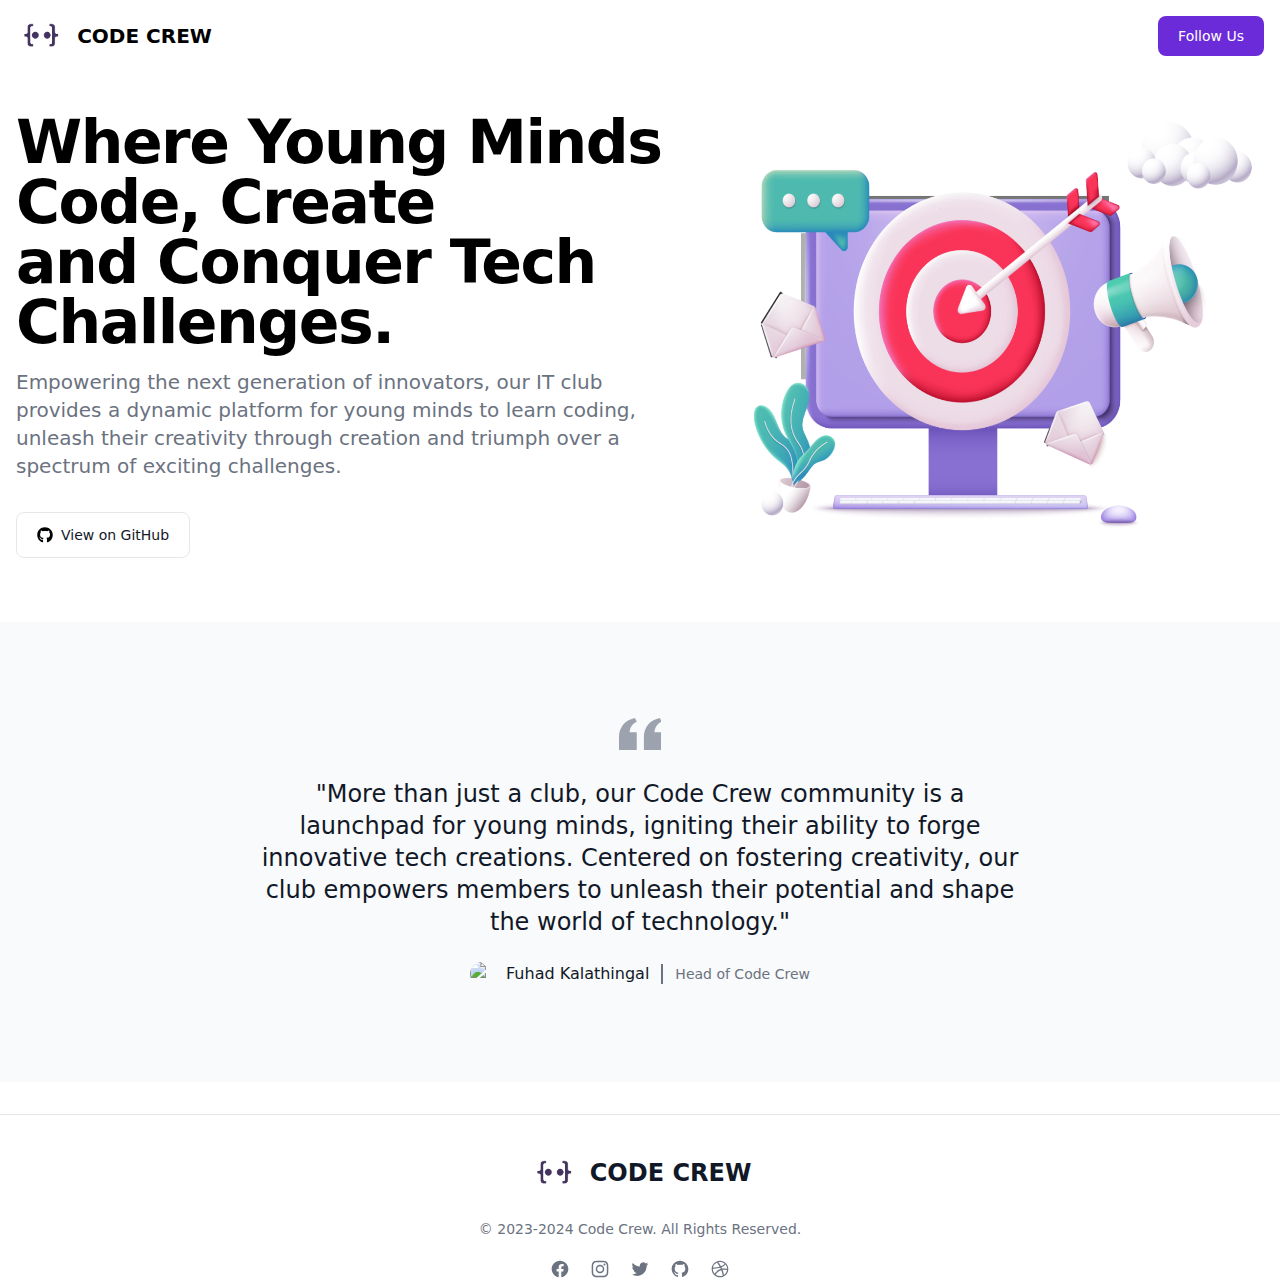
==== commit d36c6918: "updated images link" ====
--- a/index.html
+++ b/index.html
@@ -24,7 +24,7 @@
     <meta property="og:image" content=https://themesberg.s3.us-east-2.amazonaws.com/public/github/landwind/og-image.png>
 
     <!-- Favicon -->
-    <link rel="icon" type="image/png" href="/logo.png">
+    <link rel="icon" type="image/png" href="logo.png">
     <link rel="manifest" href="/site.webmanifest">
     <meta name="msapplication-TileColor" content="#da532c">
     <meta name="theme-color" content="#ffffff">
@@ -36,7 +36,7 @@
         <nav class="bg-white border-gray-200 py-2.5 dark:bg-gray-900">
             <div class="flex flex-wrap items-center justify-between max-w-screen-xl px-4 mx-auto">
                 <a href="#" class="flex items-center">
-                    <img src="/logo.png" class="h-6 mr-3 sm:h-9" alt="Code Crew Logo" />
+                    <img src="logo.png" class="h-6 mr-3 sm:h-9" alt="Code Crew Logo" />
                     <span class="self-center text-xl font-semibold whitespace-nowrap dark:text-white">CODE CREW</span>
                 </a>
                 <div class="flex items-center lg:order-2">
@@ -82,7 +82,7 @@
                     <p class="text-xl font-medium text-gray-900 md:text-2xl dark:text-white">"More than just a club, our Code Crew community is a launchpad for young minds, igniting their ability to forge innovative tech creations. Centered on fostering creativity, our club empowers members to unleash their potential and shape the world of technology."</p>
                 </blockquote>
                 <figcaption class="flex items-center justify-center mt-6 space-x-3">
-                    <img class="w-6 h-6 rounded-full" src="https://media.licdn.com/dms/image/D5603AQFsVJPFxDX2NQ/profile-displayphoto-shrink_800_800/0/1684233674408?e=2147483647&v=beta&t=GtrTn8X9ndcA4NSSjdriAwplFq_eESup-FooMJSS_U4" alt="profile picture">
+                    <img class="w-6 h-7 rounded-full" src="https://media.licdn.com/dms/image/D5603AQFsVJPFxDX2NQ/profile-displayphoto-shrink_800_800/0/1684233674408?e=2147483647&v=beta&t=GtrTn8X9ndcA4NSSjdriAwplFq_eESup-FooMJSS_U4" alt="profile picture">
                     <div class="flex items-center divide-x-2 divide-gray-500 dark:divide-gray-700">
                         <div class="pr-3 font-medium text-gray-900 dark:text-white">Fuhad Kalathingal</div>
                         <div class="pl-3 text-sm font-light text-gray-500 dark:text-gray-400">Head of Code Crew</div>
@@ -165,7 +165,7 @@
             <hr class="my-6 border-gray-200 sm:mx-auto dark:border-gray-700 lg:my-8">
             <div class="text-center">
                 <a href="#" class="flex items-center justify-center mb-5 text-2xl font-semibold text-gray-900 dark:text-white">
-                    <img src="/logo.png" class="h-6 mr-3 sm:h-9" alt="Code Crew Logo" />
+                    <img src="logo.png" class="h-6 mr-3 sm:h-9" alt="Code Crew Logo" />
                     CODE CREW  
                 </a>
                 <span class="block text-sm text-center text-gray-500 dark:text-gray-400">© 2023-2024 Code Crew. All Rights Reserved.</a>
--- a/output.css
+++ b/output.css
@@ -1147,6 +1147,10 @@
   height: 2.5rem;
 }
 
+.h-7 {
+  height: 1.5rem;
+}
+
 .h-4 {
   height: 1rem;
 }
